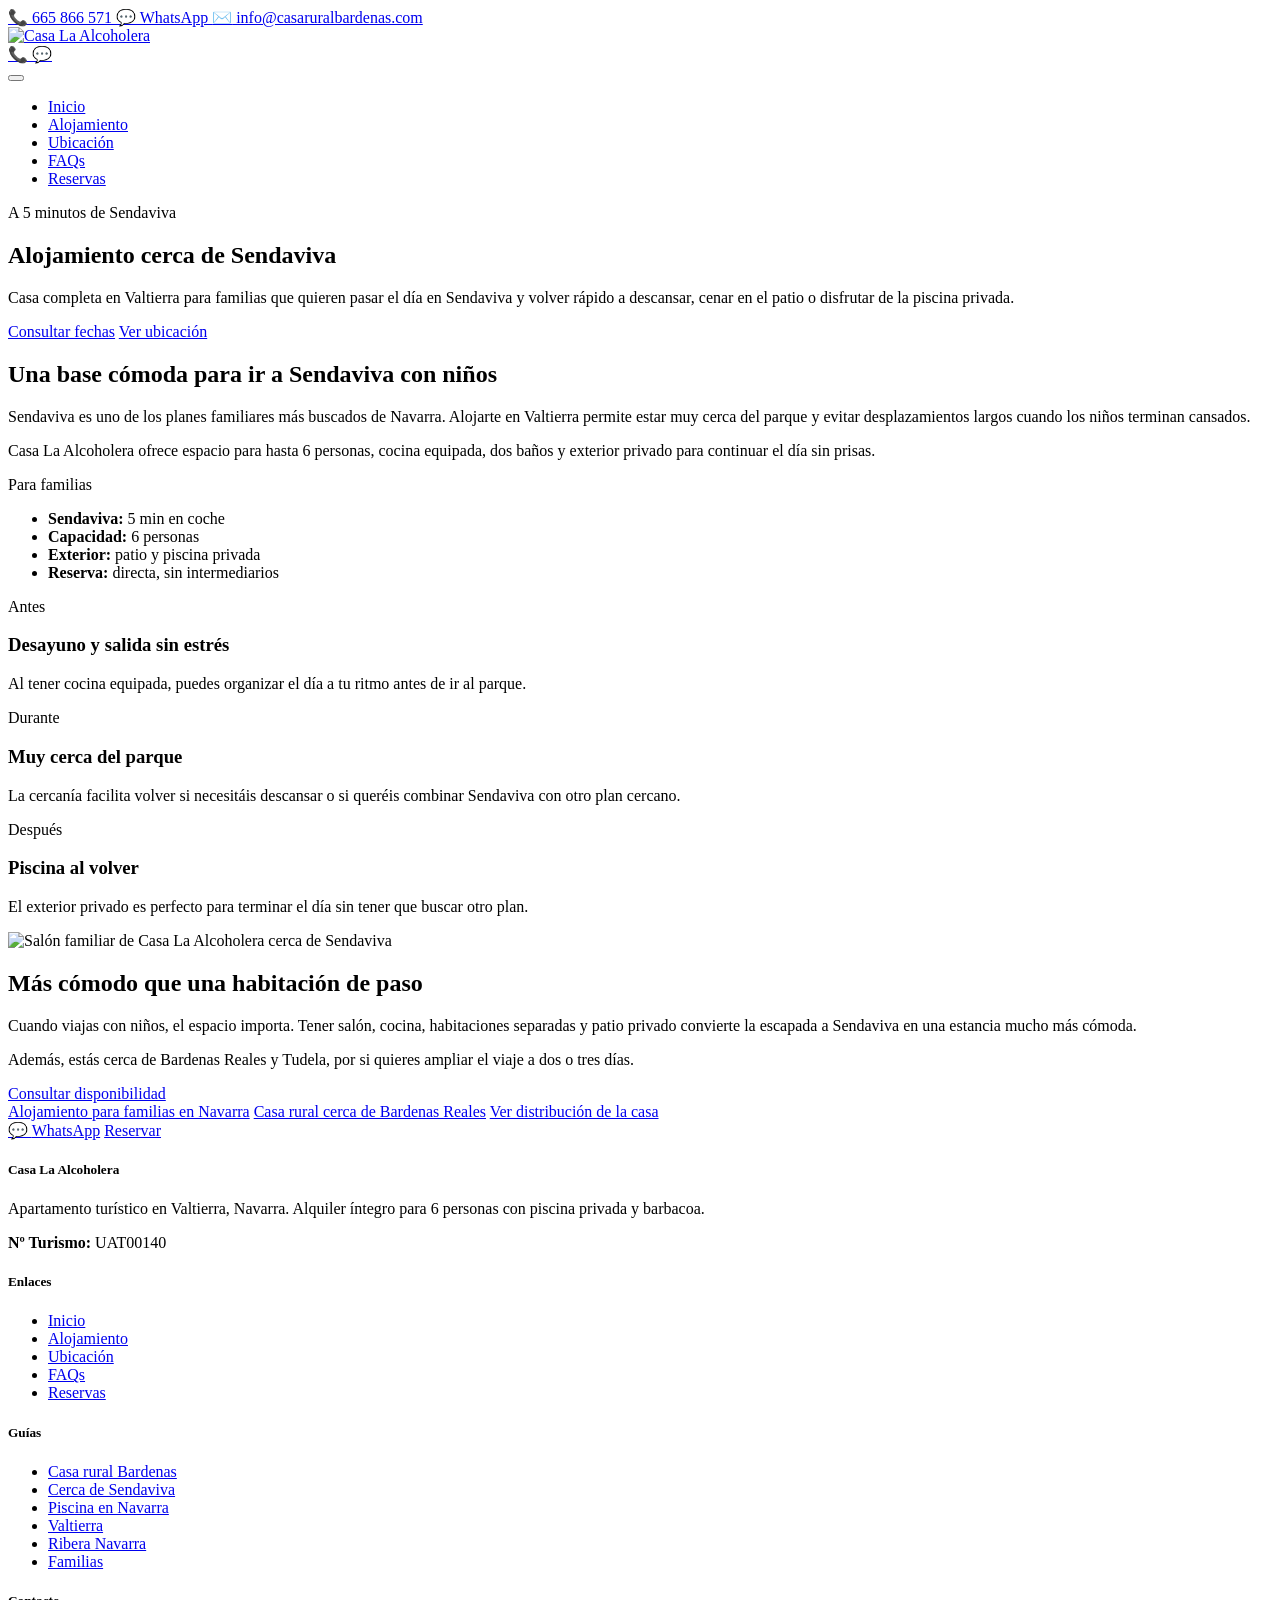
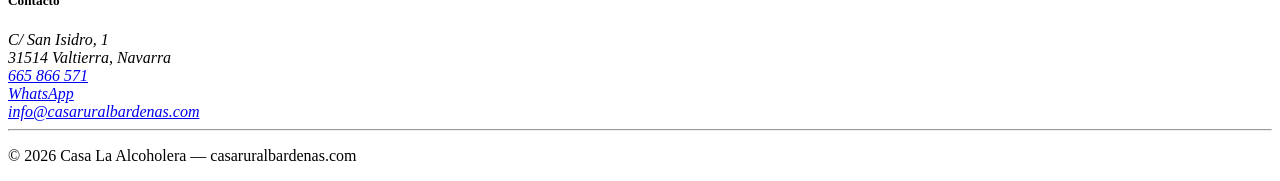
==== alojamiento-cerca-sendaviva/index.html @ a4468a48 "Publicar web estatica" ====
<!DOCTYPE html>
<html lang="es"><head><meta charset="utf-8">
    <meta name="viewport" content="width=device-width, initial-scale=1.0">
    <base href="/casa-alcoholera/">
    

    
    <meta name="keywords" content="casa rural Valtierra Navarra, alojamiento turístico Valtierra, casa rural cerca de Bardenas Reales, alojamiento cerca de Sendaviva, casa rural con piscina Navarra, Casa La Alcoholera">
    <meta name="author" content="Casa La Alcoholera">
    <meta name="geo.region" content="ES-NC">
    <meta name="geo.placename" content="Valtierra, Navarra">
    <meta name="geo.position" content="42.095;-1.634">
    <meta name="ICBM" content="42.095, -1.634">
    <meta name="robots" content="index, follow">
    <meta name="theme-color" content="#8c4028">

    
    <meta property="og:title" content="Casa La Alcoholera | Alojamiento en Valtierra, muy cerca de Bardenas Reales y Sendaviva">
    <meta property="og:description" content="Casa rural con piscina privada y barbacoa en Valtierra, Navarra. Alquiler íntegro para 6 personas a 10 min de Bardenas Reales y Sendaviva.">
    <meta property="og:type" content="website">
    <meta property="og:url" content="https://casaruralbardenas.com/">
    <meta property="og:image" content="https://casaruralbardenas.com/img/casa/sm-0img-20260526-wa0007.webp">
    <meta property="og:image:alt" content="Casa La Alcoholera, alojamiento turístico en Valtierra, Navarra">
    <meta property="og:locale" content="es_ES">
    <meta property="og:site_name" content="Casa La Alcoholera">

    
    <meta name="twitter:card" content="summary_large_image">
    <meta name="twitter:title" content="Casa La Alcoholera | Alojamiento en Valtierra, Navarra">
    <meta name="twitter:description" content="Casa rural con piscina privada en Valtierra. Ideal para familias. A 10 min de Bardenas Reales.">
    <meta name="twitter:image" content="https://casaruralbardenas.com/img/casa/sm-0img-20260526-wa0007.webp">

    
    <script type="application/ld+json">
    {
        "@context": "https://schema.org",
        "@type": "LodgingBusiness",
        "name": "Casa La Alcoholera",
        "image": "https://casaruralbardenas.com/img/casa/sm-0img-20260526-wa0007.webp",
        "description": "Apartamento turístico reformado en Valtierra, Navarra. Capacidad para 6 personas, piscina privada, barbacoa y patio exclusivo.",
        "address": {
            "@type": "PostalAddress",
            "streetAddress": "C/ San Isidro, 1",
            "postalCode": "31514",
            "addressLocality": "Valtierra",
            "addressRegion": "Navarra",
            "addressCountry": "ES"
        },
        "telephone": "+34665866571",
        "email": "info@casaruralbardenas.com",
        "url": "https://casaruralbardenas.com",
        "priceRange": "\u20ac\u20ac",
        "sameAs": [
            "https://wa.me/34665866571"
        ],
        "amenityFeature": [
            { "@type": "LocationFeatureSpecification", "name": "Piscina privada" },
            { "@type": "LocationFeatureSpecification", "name": "Barbacoa" },
            { "@type": "LocationFeatureSpecification", "name": "Patio exclusivo" },
            { "@type": "LocationFeatureSpecification", "name": "Cocina equipada" },
            { "@type": "LocationFeatureSpecification", "name": "WiFi" }
        ],
        "numberOfRooms": 3,
        "occupancy": { "@type": "QuantitativeValue", "maxValue": 6 },
        "geo": {
            "@type": "GeoCoordinates",
            "latitude": 42.095,
            "longitude": -1.634
        }
    }
    </script>

    <link rel="stylesheet" href="/casa-alcoholera/bootstrap.min.css" />
    <link rel="stylesheet" href="/casa-alcoholera/app.css" />
    <link rel="stylesheet" href="/casa-alcoholera/casarural.styles.css" />
    
    <link rel="icon" type="image/png" href="/casa-alcoholera/favicon.png">
    <title>Alojamiento cerca de Sendaviva | Casa La Alcoholera en Valtierra</title><meta name="description" content="Alojamiento cerca de Sendaviva para familias: casa completa en Valtierra para 6 personas, con piscina privada, patio, barbacoa y reserva directa.">
    <link rel="canonical" href="https://casaruralbardenas.com/alojamiento-cerca-sendaviva"></head>

<body><header class="site-header"><div class="header-top bg-dark py-1 d-none d-md-block"><div class="container d-flex justify-content-end align-items-center gap-3"><a href="tel:665866571" class="header-contact-link"><span>📞</span> 665 866 571
            </a>
            <a href="https://wa.me/34665866571" target="_blank" rel="noopener" class="header-contact-link"><span>💬</span> WhatsApp
            </a>
            <a href="mailto:info@casaruralbardenas.com" class="header-contact-link"><span>✉️</span> info@casaruralbardenas.com
            </a></div></div>
    <nav class="navbar navbar-expand-lg navbar-dark bg-dark"><div class="container"><a href="/casa-alcoholera/" class="navbar-brand py-0"><img src="/casa-alcoholera/logo.png" alt="Casa La Alcoholera" class="logo-img" /></a>
            <div class="d-flex d-lg-none align-items-center gap-2 ms-auto me-2"><a href="tel:665866571" class="btn btn-outline-warning btn-sm px-2 py-1" title="Llámanos">
                    📞
                </a>
                <a href="https://wa.me/34665866571" target="_blank" rel="noopener" class="btn btn-outline-warning btn-sm px-2 py-1" title="WhatsApp">
                    💬
                </a></div>
            <button class="navbar-toggler" type="button" data-bs-toggle="collapse" data-bs-target="#navbarNav" aria-controls="navbarNav" aria-expanded="false" aria-label="Menú de navegación"><span class="navbar-toggler-icon"></span></button>
            <div class="collapse navbar-collapse" id="navbarNav"><ul class="navbar-nav ms-auto"><li class="nav-item"><a href="/casa-alcoholera/" class="nav-link">
                            Inicio
                        </a></li>
                    <li class="nav-item"><a href="/casa-alcoholera/la-casa" class="nav-link">
                            Alojamiento
                        </a></li>
                    <li class="nav-item"><a href="/casa-alcoholera/ubicacion" class="nav-link">
                            Ubicación
                        </a></li>
                    <li class="nav-item"><a href="/casa-alcoholera/faqs" class="nav-link">
                            FAQs
                        </a></li>
                    <li class="nav-item"><a href="/casa-alcoholera/reservas" class="nav-link">
                            Reservas
                        </a></li></ul></div></div></nav></header>

<main class="main-content">


<section class="seo-landing-hero seo-landing-sendaviva"><div class="container"><p class="hero-kicker mb-3">A 5 minutos de Sendaviva</p>
        <h1>Alojamiento cerca de Sendaviva</h1>
        <p>Casa completa en Valtierra para familias que quieren pasar el día en Sendaviva y volver rápido a descansar, cenar en el patio o disfrutar de la piscina privada.</p>
        <div class="hero-actions mt-4"><a href="/casa-alcoholera/reservas" class="btn btn-warning">Consultar fechas</a>
            <a href="/casa-alcoholera/ubicacion" class="btn btn-outline-light">Ver ubicación</a></div></div></section>

<div class="container py-5"><section class="seo-intro-grid mb-5"><div><h2 class="h3">Una base cómoda para ir a Sendaviva con niños</h2>
            <p>Sendaviva es uno de los planes familiares más buscados de Navarra. Alojarte en Valtierra permite estar muy cerca del parque y evitar desplazamientos largos cuando los niños terminan cansados.</p>
            <p>Casa La Alcoholera ofrece espacio para hasta 6 personas, cocina equipada, dos baños y exterior privado para continuar el día sin prisas.</p></div>
        <aside class="seo-fact-card"><span class="route-card-tag">Para familias</span>
            <ul class="list-unstyled small mb-0"><li><strong>Sendaviva:</strong> 5 min en coche</li>
                <li><strong>Capacidad:</strong> 6 personas</li>
                <li><strong>Exterior:</strong> patio y piscina privada</li>
                <li><strong>Reserva:</strong> directa, sin intermediarios</li></ul></aside></section>

    <section class="row g-4 mb-5"><div class="col-md-4"><article class="route-card"><span class="route-card-tag">Antes</span>
                <h3 class="h5">Desayuno y salida sin estrés</h3>
                <p class="small text-muted mb-0">Al tener cocina equipada, puedes organizar el día a tu ritmo antes de ir al parque.</p></article></div>
        <div class="col-md-4"><article class="route-card"><span class="route-card-tag">Durante</span>
                <h3 class="h5">Muy cerca del parque</h3>
                <p class="small text-muted mb-0">La cercanía facilita volver si necesitáis descansar o si queréis combinar Sendaviva con otro plan cercano.</p></article></div>
        <div class="col-md-4"><article class="route-card"><span class="route-card-tag">Después</span>
                <h3 class="h5">Piscina al volver</h3>
                <p class="small text-muted mb-0">El exterior privado es perfecto para terminar el día sin tener que buscar otro plan.</p></article></div></section>

    <section class="seo-photo-text mb-5"><img src="/casa-alcoholera/img/casa/sm-laalcoholeranavarra015.webp" alt="Salón familiar de Casa La Alcoholera cerca de Sendaviva" loading="lazy">
        <div><h2 class="h3">Más cómodo que una habitación de paso</h2>
            <p>Cuando viajas con niños, el espacio importa. Tener salón, cocina, habitaciones separadas y patio privado convierte la escapada a Sendaviva en una estancia mucho más cómoda.</p>
            <p>Además, estás cerca de Bardenas Reales y Tudela, por si quieres ampliar el viaje a dos o tres días.</p>
            <a href="/casa-alcoholera/reservas" class="btn btn-dark">Consultar disponibilidad</a></div></section>

    <section class="seo-link-grid mb-5"><a href="/casa-alcoholera/alojamiento-familias-navarra">Alojamiento para familias en Navarra</a>
        <a href="/casa-alcoholera/casa-rural-bardenas-reales">Casa rural cerca de Bardenas Reales</a>
        <a href="/casa-alcoholera/la-casa">Ver distribución de la casa</a></section></div></main>

<div class="floating-contact" aria-label="Accesos rápidos de contacto"><a href="https://wa.me/34665866571?text=Hola%2C%20quiero%20consultar%20disponibilidad%20en%20Casa%20La%20Alcoholera." target="_blank" rel="noopener" class="floating-contact-link floating-contact-whatsapp" title="Consultar por WhatsApp">
        💬
        <span>WhatsApp</span></a>
    <a href="/casa-alcoholera/reservas" class="floating-contact-link floating-contact-booking" title="Consultar disponibilidad">
        Reservar
    </a></div>

<footer class="site-footer bg-dark text-light py-5"><div class="container"><div class="row"><div class="col-md-3 mb-4"><h5>Casa La Alcoholera</h5>
                <p class="text-muted small">Apartamento turístico en Valtierra, Navarra. Alquiler íntegro para 6 personas con piscina privada y barbacoa.</p>
                <p class="small text-muted mb-0"><strong>Nº Turismo:</strong> UAT00140</p></div>
            <div class="col-md-3 mb-4"><h5>Enlaces</h5>
                <ul class="list-unstyled small"><li><a href="/casa-alcoholera/" class="footer-link active" aria-current="page">Inicio</a></li>
                    <li><a href="/casa-alcoholera/la-casa" class="footer-link">Alojamiento</a></li>
                    <li><a href="/casa-alcoholera/ubicacion" class="footer-link">Ubicación</a></li>
                    <li><a href="/casa-alcoholera/faqs" class="footer-link">FAQs</a></li>
                    <li><a href="/casa-alcoholera/reservas" class="footer-link">Reservas</a></li></ul></div>
            <div class="col-md-3 mb-4"><h5>Guías</h5>
                <ul class="list-unstyled small"><li><a href="/casa-alcoholera/casa-rural-bardenas-reales" class="footer-link">Casa rural Bardenas</a></li>
                    <li><a href="/casa-alcoholera/alojamiento-cerca-sendaviva" class="footer-link active" aria-current="page">Cerca de Sendaviva</a></li>
                    <li><a href="/casa-alcoholera/casa-rural-piscina-navarra" class="footer-link">Piscina en Navarra</a></li>
                    <li><a href="/casa-alcoholera/casa-rural-valtierra" class="footer-link">Valtierra</a></li>
                    <li><a href="/casa-alcoholera/escapada-rural-ribera-navarra" class="footer-link">Ribera Navarra</a></li>
                    <li><a href="/casa-alcoholera/alojamiento-familias-navarra" class="footer-link">Familias</a></li></ul></div>
            <div class="col-md-3 mb-4"><h5>Contacto</h5>
                <address class="small text-muted">
                    C/ San Isidro, 1<br>
                    31514 Valtierra, Navarra<br>
                    <a href="tel:665866571" class="footer-link">665 866 571</a><br>
                    <a href="https://wa.me/34665866571" target="_blank" rel="noopener" class="footer-link">WhatsApp</a><br>
                    <a href="mailto:info@casaruralbardenas.com" class="footer-link">info@casaruralbardenas.com</a></address></div></div>
        <hr class="border-secondary">
        <div class="row"><div class="col text-center text-muted small mb-0"><p class="mb-0">&#xA9; 2026 Casa La Alcoholera — casaruralbardenas.com</p></div></div></div></footer>


        <blazor-focus-on-navigate selector="h1"></blazor-focus-on-navigate>
    <script type="module" src="Components/Layout/ReconnectModal.abdmv1u4y3.razor.js"></script>

<dialog id="components-reconnect-modal" data-nosnippet><div class="components-reconnect-container"><div class="components-rejoining-animation" aria-hidden="true"><div></div>
            <div></div></div>
        <p class="components-reconnect-first-attempt-visible">
            Rejoining the server...
        </p>
        <p class="components-reconnect-repeated-attempt-visible">
            Rejoin failed... trying again in <span id="components-seconds-to-next-attempt"></span> seconds.
        </p>
        <p class="components-reconnect-failed-visible">
            Failed to rejoin.<br>Please retry or reload the page.
        </p>
        <button id="components-reconnect-button" class="components-reconnect-failed-visible">
            Retry
        </button>
        <p class="components-pause-visible">
            The session has been paused by the server.
        </p>
        <p class="components-resume-failed-visible">
            Failed to resume the session.<br>Please retry or reload the page.
        </p>
        <button id="components-resume-button" class="components-pause-visible components-resume-failed-visible">
            Resume
        </button></div></dialog>
    </body></html><!--Blazor-Server-Component-State:CfDJ8Iye8JEjKPtBury/Zu6NqxUgHgrByfwjC1BYhd/Nx0UsJBH1789huGMwzr96KgUkzjT/hgo20qGau7cHmdFhVgliDmGsAob1WwVccUpoVFhpKXfnCO0bdeQSzq+V3ezwgCqRfCJ3MEUyIqgufQVcDjtHQ5xOL9PjluoYe3qH59eo7GrC8hnGnbq/5Wnp2gGFy0d5jsrLiiC/B4JDBT1X7oiw3eItrbi3vEB7+BwS9mpPyj9ZKPMd4GXCO2+wgtE4ezSkJwQT6M4vPT+u5KyP7q3G3rBylw13VUVxSTiJN2vNwwU2iJ9FMdcVkmVngNyfeKXUmqLTOGJNe1orCm2R4XBpfSCZoDuqJRd7B/TK6KYhovRrCk7ObTcB9jQpzpQUXH0U7ILAVQa4T9TUUi9menkfJofQD0jHuQ5KidLtM8GEPP8Od/WlushDMLLv7c37OqLCMIXCL8xA6itIIcHFbB1edA1aQHKKiJ8Kqf6d8GDcs+Sm0kkh7DIQLhVJnPeGlrpDZ/aN5LIfIuX/C3iiWP3s1xrl/bU4SY5a7iSeVAfjmjKghJw4IkXnU2Vne59dSu+j10BwfjtbgLkAknus/E7oy4VYGNyB7Eu6SfRyKrkeLyK27jm/7AlnOzwbFWOxO4yBXgm6R0z77TJ1uBBW2L2C7DWIx21ucqD128GDhHq5oHWX1QJlGyCYzgB1JEKlle+BWpN/1oLsxJeGVeATersUcJrhBOZQdElXr0SqrSdtQ+A7soAC34qORWqNn7B2q/FvQsY01+grfcnp3U+R4RMNTYzgbbnosqYR2+TuNP14e2+3bOaT/9SlUbaxvFteIgPAe76oSStPRYvUQ5effH9SIcoXPglnqgOjJdHstX16xJF5W30Gl2dGILW2tm+KtRJX0yf1I5KsYP3GQYQoYokCnsUNoiTyioWBWNXi8UovtGT4UXZCNO3LC4aihg13x/BCvhFGC7ItNVJYSktEW//WZ7MkIzlcZ7xfKCL1e/CXJt/Pb8KqGFntnA3lOLhR+0ACHPsGU2MzjO3GUEGYwllyTpkEkOLWnURB/iYg1KK9sv5sBAzLSev7I6fF/YsLRLPoluyo1VTIdL2EP4XGib8VN3YKNsQ9XhSTdPRhH5fpZQDMYydVmwIiIiE1oKS+5Q==-->
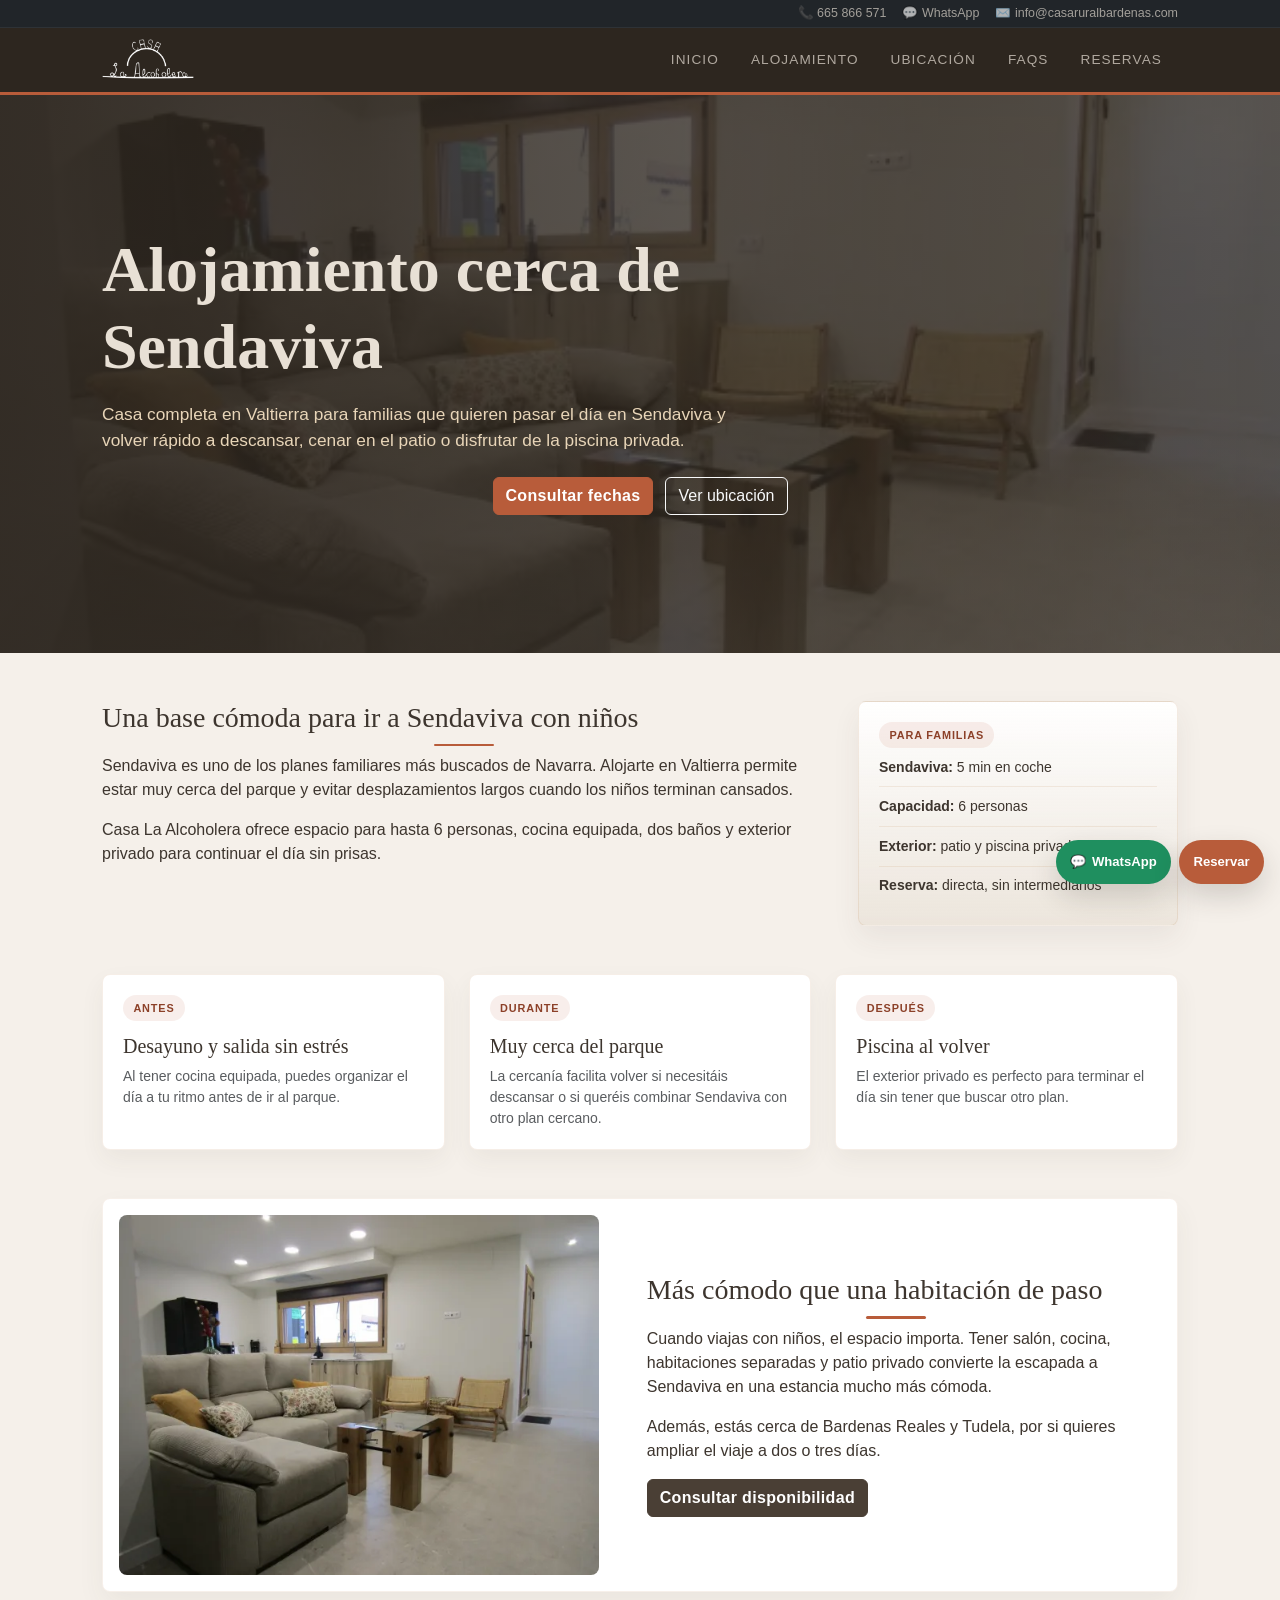
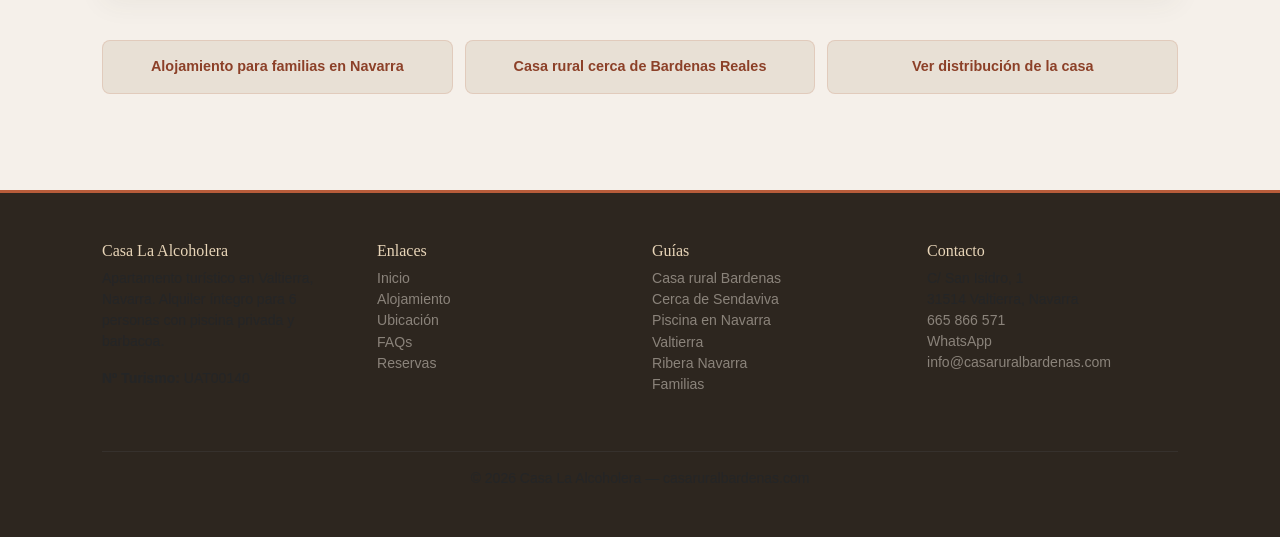
==== commit de255403: "Arregla menu movil y galeria" ====
--- a/alojamiento-cerca-sendaviva/index.html
+++ b/alojamiento-cerca-sendaviva/index.html
@@ -1,7 +1,7 @@
 <!DOCTYPE html>
 <html lang="es"><head><meta charset="utf-8">
     <meta name="viewport" content="width=device-width, initial-scale=1.0">
-    <base href="/casa-alcoholera/">
+    <base href="/">
     
 
     
@@ -70,11 +70,11 @@
     }
     </script>
 
-    <link rel="stylesheet" href="/casa-alcoholera/bootstrap.min.css" />
-    <link rel="stylesheet" href="/casa-alcoholera/app.css" />
-    <link rel="stylesheet" href="/casa-alcoholera/casarural.styles.css" />
-    
-    <link rel="icon" type="image/png" href="/casa-alcoholera/favicon.png">
+    <link rel="stylesheet" href="/bootstrap.min.css" />
+    <link rel="stylesheet" href="/app.css" />
+    <link rel="stylesheet" href="/casarural.styles.css" />
+    
+    <link rel="icon" type="image/png" href="/favicon.png">
     <title>Alojamiento cerca de Sendaviva | Casa La Alcoholera en Valtierra</title><meta name="description" content="Alojamiento cerca de Sendaviva para familias: casa completa en Valtierra para 6 personas, con piscina privada, patio, barbacoa y reserva directa.">
     <link rel="canonical" href="https://casaruralbardenas.com/alojamiento-cerca-sendaviva"></head>
 
@@ -84,27 +84,27 @@
             </a>
             <a href="mailto:info@casaruralbardenas.com" class="header-contact-link"><span>✉️</span> info@casaruralbardenas.com
             </a></div></div>
-    <nav class="navbar navbar-expand-lg navbar-dark bg-dark"><div class="container"><a href="/casa-alcoholera/" class="navbar-brand py-0"><img src="/casa-alcoholera/logo.png" alt="Casa La Alcoholera" class="logo-img" /></a>
+    <nav class="navbar navbar-expand-lg navbar-dark bg-dark"><div class="container"><a href="/" class="navbar-brand py-0"><img src="/logo.png" alt="Casa La Alcoholera" class="logo-img" /></a>
             <div class="d-flex d-lg-none align-items-center gap-2 ms-auto me-2"><a href="tel:665866571" class="btn btn-outline-warning btn-sm px-2 py-1" title="Llámanos">
                     📞
                 </a>
                 <a href="https://wa.me/34665866571" target="_blank" rel="noopener" class="btn btn-outline-warning btn-sm px-2 py-1" title="WhatsApp">
                     💬
                 </a></div>
-            <button class="navbar-toggler" type="button" data-bs-toggle="collapse" data-bs-target="#navbarNav" aria-controls="navbarNav" aria-expanded="false" aria-label="Menú de navegación"><span class="navbar-toggler-icon"></span></button>
-            <div class="collapse navbar-collapse" id="navbarNav"><ul class="navbar-nav ms-auto"><li class="nav-item"><a href="/casa-alcoholera/" class="nav-link">
+            <button class="navbar-toggler" type="button" data-mobile-nav-toggle data-bs-target="#navbarNav" aria-controls="navbarNav" aria-expanded="false" aria-label="Menú de navegación"><span class="navbar-toggler-icon"></span></button>
+            <div class="collapse navbar-collapse" id="navbarNav"><ul class="navbar-nav ms-auto"><li class="nav-item"><a href="/" class="nav-link">
                             Inicio
                         </a></li>
-                    <li class="nav-item"><a href="/casa-alcoholera/la-casa" class="nav-link">
+                    <li class="nav-item"><a href="/la-casa" class="nav-link">
                             Alojamiento
                         </a></li>
-                    <li class="nav-item"><a href="/casa-alcoholera/ubicacion" class="nav-link">
+                    <li class="nav-item"><a href="/ubicacion" class="nav-link">
                             Ubicación
                         </a></li>
-                    <li class="nav-item"><a href="/casa-alcoholera/faqs" class="nav-link">
+                    <li class="nav-item"><a href="/faqs" class="nav-link">
                             FAQs
                         </a></li>
-                    <li class="nav-item"><a href="/casa-alcoholera/reservas" class="nav-link">
+                    <li class="nav-item"><a href="/reservas" class="nav-link">
                             Reservas
                         </a></li></ul></div></div></nav></header>
 
@@ -114,8 +114,8 @@
 <section class="seo-landing-hero seo-landing-sendaviva"><div class="container"><p class="hero-kicker mb-3">A 5 minutos de Sendaviva</p>
         <h1>Alojamiento cerca de Sendaviva</h1>
         <p>Casa completa en Valtierra para familias que quieren pasar el día en Sendaviva y volver rápido a descansar, cenar en el patio o disfrutar de la piscina privada.</p>
-        <div class="hero-actions mt-4"><a href="/casa-alcoholera/reservas" class="btn btn-warning">Consultar fechas</a>
-            <a href="/casa-alcoholera/ubicacion" class="btn btn-outline-light">Ver ubicación</a></div></div></section>
+        <div class="hero-actions mt-4"><a href="/reservas" class="btn btn-warning">Consultar fechas</a>
+            <a href="/ubicacion" class="btn btn-outline-light">Ver ubicación</a></div></div></section>
 
 <div class="container py-5"><section class="seo-intro-grid mb-5"><div><h2 class="h3">Una base cómoda para ir a Sendaviva con niños</h2>
             <p>Sendaviva es uno de los planes familiares más buscados de Navarra. Alojarte en Valtierra permite estar muy cerca del parque y evitar desplazamientos largos cuando los niños terminan cansados.</p>
@@ -136,20 +136,20 @@
                 <h3 class="h5">Piscina al volver</h3>
                 <p class="small text-muted mb-0">El exterior privado es perfecto para terminar el día sin tener que buscar otro plan.</p></article></div></section>
 
-    <section class="seo-photo-text mb-5"><img src="/casa-alcoholera/img/casa/sm-laalcoholeranavarra015.webp" alt="Salón familiar de Casa La Alcoholera cerca de Sendaviva" loading="lazy">
+    <section class="seo-photo-text mb-5"><img src="/img/casa/sm-laalcoholeranavarra015.webp" alt="Salón familiar de Casa La Alcoholera cerca de Sendaviva" loading="lazy">
         <div><h2 class="h3">Más cómodo que una habitación de paso</h2>
             <p>Cuando viajas con niños, el espacio importa. Tener salón, cocina, habitaciones separadas y patio privado convierte la escapada a Sendaviva en una estancia mucho más cómoda.</p>
             <p>Además, estás cerca de Bardenas Reales y Tudela, por si quieres ampliar el viaje a dos o tres días.</p>
-            <a href="/casa-alcoholera/reservas" class="btn btn-dark">Consultar disponibilidad</a></div></section>
-
-    <section class="seo-link-grid mb-5"><a href="/casa-alcoholera/alojamiento-familias-navarra">Alojamiento para familias en Navarra</a>
-        <a href="/casa-alcoholera/casa-rural-bardenas-reales">Casa rural cerca de Bardenas Reales</a>
-        <a href="/casa-alcoholera/la-casa">Ver distribución de la casa</a></section></div></main>
+            <a href="/reservas" class="btn btn-dark">Consultar disponibilidad</a></div></section>
+
+    <section class="seo-link-grid mb-5"><a href="/alojamiento-familias-navarra">Alojamiento para familias en Navarra</a>
+        <a href="/casa-rural-bardenas-reales">Casa rural cerca de Bardenas Reales</a>
+        <a href="/la-casa">Ver distribución de la casa</a></section></div></main>
 
 <div class="floating-contact" aria-label="Accesos rápidos de contacto"><a href="https://wa.me/34665866571?text=Hola%2C%20quiero%20consultar%20disponibilidad%20en%20Casa%20La%20Alcoholera." target="_blank" rel="noopener" class="floating-contact-link floating-contact-whatsapp" title="Consultar por WhatsApp">
         💬
         <span>WhatsApp</span></a>
-    <a href="/casa-alcoholera/reservas" class="floating-contact-link floating-contact-booking" title="Consultar disponibilidad">
+    <a href="/reservas" class="floating-contact-link floating-contact-booking" title="Consultar disponibilidad">
         Reservar
     </a></div>
 
@@ -157,18 +157,18 @@
                 <p class="text-muted small">Apartamento turístico en Valtierra, Navarra. Alquiler íntegro para 6 personas con piscina privada y barbacoa.</p>
                 <p class="small text-muted mb-0"><strong>Nº Turismo:</strong> UAT00140</p></div>
             <div class="col-md-3 mb-4"><h5>Enlaces</h5>
-                <ul class="list-unstyled small"><li><a href="/casa-alcoholera/" class="footer-link active" aria-current="page">Inicio</a></li>
-                    <li><a href="/casa-alcoholera/la-casa" class="footer-link">Alojamiento</a></li>
-                    <li><a href="/casa-alcoholera/ubicacion" class="footer-link">Ubicación</a></li>
-                    <li><a href="/casa-alcoholera/faqs" class="footer-link">FAQs</a></li>
-                    <li><a href="/casa-alcoholera/reservas" class="footer-link">Reservas</a></li></ul></div>
+                <ul class="list-unstyled small"><li><a href="/" class="footer-link active" aria-current="page">Inicio</a></li>
+                    <li><a href="/la-casa" class="footer-link">Alojamiento</a></li>
+                    <li><a href="/ubicacion" class="footer-link">Ubicación</a></li>
+                    <li><a href="/faqs" class="footer-link">FAQs</a></li>
+                    <li><a href="/reservas" class="footer-link">Reservas</a></li></ul></div>
             <div class="col-md-3 mb-4"><h5>Guías</h5>
-                <ul class="list-unstyled small"><li><a href="/casa-alcoholera/casa-rural-bardenas-reales" class="footer-link">Casa rural Bardenas</a></li>
-                    <li><a href="/casa-alcoholera/alojamiento-cerca-sendaviva" class="footer-link active" aria-current="page">Cerca de Sendaviva</a></li>
-                    <li><a href="/casa-alcoholera/casa-rural-piscina-navarra" class="footer-link">Piscina en Navarra</a></li>
-                    <li><a href="/casa-alcoholera/casa-rural-valtierra" class="footer-link">Valtierra</a></li>
-                    <li><a href="/casa-alcoholera/escapada-rural-ribera-navarra" class="footer-link">Ribera Navarra</a></li>
-                    <li><a href="/casa-alcoholera/alojamiento-familias-navarra" class="footer-link">Familias</a></li></ul></div>
+                <ul class="list-unstyled small"><li><a href="/casa-rural-bardenas-reales" class="footer-link">Casa rural Bardenas</a></li>
+                    <li><a href="/alojamiento-cerca-sendaviva" class="footer-link active" aria-current="page">Cerca de Sendaviva</a></li>
+                    <li><a href="/casa-rural-piscina-navarra" class="footer-link">Piscina en Navarra</a></li>
+                    <li><a href="/casa-rural-valtierra" class="footer-link">Valtierra</a></li>
+                    <li><a href="/escapada-rural-ribera-navarra" class="footer-link">Ribera Navarra</a></li>
+                    <li><a href="/alojamiento-familias-navarra" class="footer-link">Familias</a></li></ul></div>
             <div class="col-md-3 mb-4"><h5>Contacto</h5>
                 <address class="small text-muted">
                     C/ San Isidro, 1<br>
@@ -206,4 +206,5 @@
         <button id="components-resume-button" class="components-pause-visible components-resume-failed-visible">
             Resume
         </button></div></dialog>
-    </body></html><!--Blazor-Server-Component-State:CfDJ8Iye8JEjKPtBury/Zu6NqxUgHgrByfwjC1BYhd/Nx0UsJBH1789huGMwzr96KgUkzjT/hgo20qGau7cHmdFhVgliDmGsAob1WwVccUpoVFhpKXfnCO0bdeQSzq+V3ezwgCqRfCJ3MEUyIqgufQVcDjtHQ5xOL9PjluoYe3qH59eo7GrC8hnGnbq/5Wnp2gGFy0d5jsrLiiC/B4JDBT1X7oiw3eItrbi3vEB7+BwS9mpPyj9ZKPMd4GXCO2+wgtE4ezSkJwQT6M4vPT+u5KyP7q3G3rBylw13VUVxSTiJN2vNwwU2iJ9FMdcVkmVngNyfeKXUmqLTOGJNe1orCm2R4XBpfSCZoDuqJRd7B/TK6KYhovRrCk7ObTcB9jQpzpQUXH0U7ILAVQa4T9TUUi9menkfJofQD0jHuQ5KidLtM8GEPP8Od/WlushDMLLv7c37OqLCMIXCL8xA6itIIcHFbB1edA1aQHKKiJ8Kqf6d8GDcs+Sm0kkh7DIQLhVJnPeGlrpDZ/aN5LIfIuX/C3iiWP3s1xrl/bU4SY5a7iSeVAfjmjKghJw4IkXnU2Vne59dSu+j10BwfjtbgLkAknus/E7oy4VYGNyB7Eu6SfRyKrkeLyK27jm/7AlnOzwbFWOxO4yBXgm6R0z77TJ1uBBW2L2C7DWIx21ucqD128GDhHq5oHWX1QJlGyCYzgB1JEKlle+BWpN/1oLsxJeGVeATersUcJrhBOZQdElXr0SqrSdtQ+A7soAC34qORWqNn7B2q/FvQsY01+grfcnp3U+R4RMNTYzgbbnosqYR2+TuNP14e2+3bOaT/9SlUbaxvFteIgPAe76oSStPRYvUQ5effH9SIcoXPglnqgOjJdHstX16xJF5W30Gl2dGILW2tm+KtRJX0yf1I5KsYP3GQYQoYokCnsUNoiTyioWBWNXi8UovtGT4UXZCNO3LC4aihg13x/BCvhFGC7ItNVJYSktEW//WZ7MkIzlcZ7xfKCL1e/CXJt/Pb8KqGFntnA3lOLhR+0ACHPsGU2MzjO3GUEGYwllyTpkEkOLWnURB/iYg1KK9sv5sBAzLSev7I6fF/YsLRLPoluyo1VTIdL2EP4XGib8VN3YKNsQ9XhSTdPRhH5fpZQDMYydVmwIiIiE1oKS+5Q==-->
+    <script src="/site.js"></script>
+    </body></html><!--Blazor-Server-Component-State:CfDJ8Iye8JEjKPtBury/Zu6NqxWl3ITJPeu2KLJqU7A4pN+elV/uwyMHlZgJsjOc5vGYi1Rh3b3n5ab5X21UXVuOV7sTw0B1a4CZUqfDfk/qgmuYl9xjwq+zHi6JvzkHYltFhH+up65ebxpV5tz5vmsD75XZH1oMa58T90mw0VTmlVbyhKc7CHbD6MWgwm+ccbyMnNWK+6xWtFGQlRqN3w+UrH5s/lltbu32tjbk74m9uUlBFyETvIAJiMbjolCuha8G95l4u7U3cvaJGNp3ys2LMMgg/RFN3GK/QzgoNkaxTcYMJOfk/kX4wu8zrf6xyW+fi7dWR6d12MjymRLufdEFNuiAC0eRZa65AZkp7LRoGegOXVz20vKEqXfOmP+rXTD+ajGMs/HkKqdtISBXJ+o3e7f+VPim+UZxyBqcGYI9jXw2cqlz/RT0w/J5u/FT5oQbWG9JSzlq/W4QQynGT4Ng62rXIqOyEvyMUTm7rnqjwI6kL0EiuUrRGldL6F1EsuDt+LUHNhbIo+Q1yEALFFlOTVCxdstnmdifsUxsZrgz5niONsNE9EG7BZWoHTovelnwfRUh/Km51Op/YT7AOGOe6mcApqSPmrWQ8BScwhKRfMaZ84/gaISLa+xyg+sHl0Syd0P/1gYadfYxWz0wYEv4HBiRZDSvdPc0q9TTuFiIrAdjwPu0KkjRTcQD6EzfZAg17JdnAc8qZ9THxkWawQ+zd1Heyu7thFKruZbwiBsjVAISYiJ5EGoik9B7z1BqKrnLixuTTmZ6ZxYVGFmHZltg0MfLlUPUM+DnydExs0It8O861T/0QCVWpJ31EeIJ6StnR5/XDdcegMSzhL5bh2eB7t6ZxSK2Gz23thStbRwl+FFe7aiizJyVmFUHF+1KDAhmOZMhg3ssjMrEZTLCotR9bTSJIm3wjr8ZMy9N9uSsEC1jsZiOoiNu+1hqiL3cRxS/KXS96lHZnRQWkyp0UUanVwehSK4obyl3AgpIgPGyfnBK9Wer2FxZnCZlvYVYCpspc09PNW5ePpE+lNgQtPsjgAa8gwoRnmAuGlUAJhOAyuzYf8hE5U0SOJ4/XnPhMxxw1nvGYPlLLMlDw14fImSdZOgElq6BBRZ/BRxqfBLuY3Ao5O7SDs7m0yHfq1iwr6iMGQ==-->
--- a/app.css
+++ b/app.css
@@ -0,0 +1,1398 @@
+@import url('https://fonts.googleapis.com/css2?family=Playfair+Display:wght@400;600;700;800&family=Inter:wght@300;400;500;600;700&display=swap');
+
+:root {
+    --color-desert: #c4956a;
+    --color-desert-light: #e8d5b8;
+    --color-desert-dark: #8b6f50;
+    --color-terracotta: #b85c3a;
+    --color-terracotta-dark: #8c4028;
+    --color-clay: #a07a5a;
+    --color-gypsum: #e8e0d5;
+    --color-gypsum-light: #f5f0ea;
+    --color-sky: #5b7f9a;
+    --color-sky-light: #8aadc4;
+    --color-earth: #4a3f35;
+    --color-earth-dark: #2d261f;
+    --color-sage: #7a8a6e;
+    --color-text: #3d352e;
+    --color-text-light: #7a6e62;
+    --font-heading: 'Playfair Display', Georgia, serif;
+    --font-body: 'Inter', -apple-system, BlinkMacSystemFont, sans-serif;
+}
+
+html, body {
+    font-family: var(--font-body);
+    color: var(--color-text);
+    background-color: var(--color-gypsum-light);
+    font-weight: 400;
+    -webkit-font-smoothing: antialiased;
+}
+
+.icon-defs {
+    display: none;
+}
+
+h1, h2, h3, h4, h5, h6 {
+    font-family: var(--font-heading);
+    color: var(--color-earth-dark);
+}
+
+/* ========== HERO ========== */
+.hero-section {
+    position: relative;
+    min-height: 75vh;
+    margin-top: 0;
+    overflow: hidden;
+    background:
+        linear-gradient(135deg, rgba(245, 240, 234, 0.6), rgba(232, 224, 213, 0.48)),
+        var(--color-gypsum);
+}
+
+.hero-section::before {
+    content: '';
+    position: absolute;
+    inset: -18px;
+    background-image: url('img/casa/sm-0img-20260526-wa0007.webp');
+    background-size: cover;
+    background-position: center;
+    background-repeat: no-repeat;
+    opacity: 0.62;
+    filter: blur(5px) saturate(0.94);
+    transform: scale(1.02);
+    pointer-events: none;
+}
+
+.hero-section::after {
+    content: '';
+    position: absolute;
+    inset: 0;
+    background:
+        linear-gradient(180deg, rgba(245, 240, 234, 0.34), rgba(245, 240, 234, 0.52) 68%, rgba(245, 240, 234, 0.68) 100%),
+        radial-gradient(circle at 50% 38%, rgba(255, 255, 255, 0.28), rgba(255, 255, 255, 0.08) 44%, transparent 70%);
+    opacity: 0.3;
+    pointer-events: none;
+}
+
+.hero-section > .container {
+    position: relative;
+    z-index: 1;
+}
+
+.hero-section .display-4 {
+    font-family: var(--font-heading);
+    font-weight: 800;
+    position: relative;
+    z-index: 1;
+    color: var(--color-earth-dark);
+    text-shadow: 0 1px 0 rgba(255, 255, 255, 0.35);
+}
+
+.hero-section .display-4::after {
+    content: '';
+    display: block;
+    width: 70px;
+    height: 3px;
+    background: var(--color-terracotta);
+    margin: 1.2rem auto;
+    border-radius: 2px;
+}
+
+.hero-section .lead {
+    font-weight: 300;
+    opacity: 1;
+    color: var(--color-earth);
+    position: relative;
+    z-index: 1;
+}
+
+/* ========== NAVBAR ========== */
+.navbar-dark.bg-dark {
+    background: var(--color-earth-dark) !important;
+    border-bottom: 3px solid var(--color-terracotta);
+}
+
+.navbar-brand {
+    display: flex;
+    flex-direction: column;
+    line-height: 1.2;
+}
+
+.brand-text {
+    font-family: var(--font-heading);
+    font-size: 1.4rem;
+    font-weight: 700;
+    color: var(--color-desert-light) !important;
+    letter-spacing: 0.01em;
+}
+
+.brand-sub {
+    font-size: 0.65rem;
+    opacity: 0.6;
+    font-weight: 400;
+    letter-spacing: 0.02em;
+    color: var(--color-gypsum) !important;
+}
+
+.navbar-dark .navbar-nav .nav-link {
+    color: rgba(232, 224, 213, 0.7);
+    font-size: 0.85rem;
+    font-weight: 500;
+    text-transform: uppercase;
+    letter-spacing: 0.08em;
+    padding: 0.5rem 1rem !important;
+    transition: color 0.2s;
+    position: relative;
+}
+
+.navbar-dark .navbar-nav .nav-link::after {
+    content: '';
+    position: absolute;
+    bottom: 0;
+    left: 1rem;
+    right: 1rem;
+    height: 2px;
+    background: var(--color-terracotta);
+    transform: scaleX(0);
+    transition: transform 0.25s ease;
+}
+
+.navbar-dark .navbar-nav .nav-link:hover {
+    color: var(--color-desert-light);
+}
+
+.navbar-dark .navbar-nav .nav-link:hover::after {
+    transform: scaleX(1);
+}
+
+.navbar-dark .navbar-nav .nav-link.active {
+    color: var(--color-desert-light) !important;
+    font-weight: 600;
+}
+
+.navbar-dark .navbar-nav .nav-link.active::after {
+    transform: scaleX(1);
+}
+
+@media (max-width: 991.98px) {
+    .navbar-collapse.collapse:not(.show) {
+        display: none !important;
+    }
+
+    .navbar-collapse.collapse.show {
+        display: block !important;
+        flex-basis: 100%;
+        padding-top: 0.75rem;
+    }
+}
+
+/* ========== SECTION TITLES ========== */
+section h2 {
+    position: relative;
+    padding-bottom: 0.75rem;
+    margin-bottom: 1.5rem;
+}
+
+section h2::after {
+    content: '';
+    position: absolute;
+    bottom: 0;
+    left: 50%;
+    transform: translateX(-50%);
+    width: 60px;
+    height: 2.5px;
+    background: var(--color-terracotta);
+    border-radius: 2px;
+}
+
+/* ========== AMENITIES ========== */
+.amenity-icon {
+    width: 58px;
+    height: 58px;
+    margin-inline: auto;
+    display: grid;
+    place-items: center;
+    border-radius: 50%;
+    background:
+        linear-gradient(145deg, rgba(255, 255, 255, 0.78), rgba(232, 224, 213, 0.72));
+    border: 1px solid rgba(184, 92, 58, 0.18);
+    color: var(--color-terracotta-dark);
+    box-shadow: 0 8px 18px rgba(74, 63, 53, 0.06);
+}
+
+.amenity-icon svg {
+    width: 30px;
+    height: 30px;
+    fill: none;
+    stroke: currentColor;
+    stroke-width: 1.8;
+    stroke-linecap: round;
+    stroke-linejoin: round;
+}
+
+section.bg-light {
+    background-color: var(--color-gypsum) !important;
+}
+
+/* ========== CARDS ========== */
+.card {
+    border: none;
+    border-radius: 8px;
+    transition: transform 0.3s ease, box-shadow 0.3s ease;
+    background: #fff;
+    border: 1px solid rgba(196, 149, 106, 0.1);
+}
+
+.card:hover {
+    transform: translateY(-6px);
+    box-shadow: 0 16px 32px rgba(74, 63, 53, 0.1) !important;
+    border-color: rgba(184, 92, 58, 0.2);
+}
+
+.card .card-title {
+    font-family: var(--font-heading);
+    color: var(--color-terracotta-dark);
+}
+
+/* ========== BUTTONS ========== */
+.btn-warning {
+    background: var(--color-terracotta);
+    border-color: var(--color-terracotta);
+    color: #fff;
+    font-weight: 600;
+    letter-spacing: 0.02em;
+    transition: all 0.25s ease;
+    border-radius: 6px;
+}
+
+.btn-warning:hover {
+    background: var(--color-terracotta-dark);
+    border-color: var(--color-terracotta-dark);
+    color: #fff;
+    transform: translateY(-2px);
+    box-shadow: 0 6px 20px rgba(184, 92, 58, 0.4);
+}
+
+.btn-dark {
+    background: var(--color-earth);
+    border-color: var(--color-earth);
+    font-weight: 600;
+    letter-spacing: 0.02em;
+    transition: all 0.25s ease;
+    border-radius: 6px;
+}
+
+.btn-dark:hover {
+    background: var(--color-earth-dark);
+    border-color: var(--color-earth-dark);
+    transform: translateY(-2px);
+    box-shadow: 0 6px 20px rgba(45, 38, 31, 0.3);
+}
+
+/* ========== FORM ========== */
+.form-control, .form-select {
+    border-radius: 8px;
+    border: 1.5px solid var(--color-desert-light);
+    padding: 0.6rem 0.9rem;
+    font-size: 0.9rem;
+    transition: border-color 0.2s, box-shadow 0.2s;
+}
+
+.form-control:focus, .form-select:focus {
+    border-color: var(--color-terracotta);
+    box-shadow: 0 0 0 3px rgba(184, 92, 58, 0.12);
+}
+
+.form-label {
+    color: var(--color-earth-dark);
+}
+
+/* ========== TABLES ========== */
+.table {
+    border-radius: 8px;
+    overflow: hidden;
+}
+
+.table thead {
+    background: var(--color-desert-light);
+}
+
+.table thead th {
+    font-family: var(--font-heading);
+    font-weight: 600;
+    border-bottom: none;
+    color: var(--color-earth-dark);
+    font-size: 0.9rem;
+}
+
+.table tbody tr:hover {
+    background-color: rgba(196, 149, 106, 0.06);
+}
+
+/* ========== INFO SECTION ========== */
+section.bg-light.rounded {
+    background: var(--color-gypsum) !important;
+    border-left: 4px solid var(--color-terracotta);
+}
+
+/* ========== GALLERY ========== */
+.gallery-item {
+    border-radius: 10px;
+    overflow: hidden;
+    position: relative;
+    background: var(--color-gypsum);
+    border: 1px solid rgba(196, 149, 106, 0.12);
+    transition: transform 0.35s ease, box-shadow 0.35s ease;
+    cursor: pointer;
+}
+
+.gallery-item:hover {
+    transform: scale(1.04);
+    box-shadow: 0 12px 28px rgba(74, 63, 53, 0.12);
+    border-color: rgba(184, 92, 58, 0.25);
+}
+
+.gallery-item span {
+    font-family: var(--font-heading);
+    color: var(--color-text-light);
+    font-size: 0.95rem;
+}
+
+/* ========== FOOTER ========== */
+.site-footer {
+    background: var(--color-earth-dark) !important;
+    border-top: 3px solid var(--color-terracotta);
+}
+
+.site-footer h5 {
+    font-family: var(--font-heading);
+    color: var(--color-desert-light) !important;
+    font-size: 1rem;
+}
+
+.footer-link {
+    color: rgba(232, 224, 213, 0.5) !important;
+    text-decoration: none;
+    transition: color 0.2s;
+    font-size: 0.88rem;
+}
+
+.footer-link:hover {
+    color: var(--color-desert) !important;
+    text-decoration: none;
+}
+
+.site-footer hr {
+    opacity: 0.15;
+    border-color: var(--color-desert-dark);
+}
+
+/* ========== CTA SECTION ========== */
+section.bg-dark.text-white.py-5 {
+    background: linear-gradient(160deg, var(--color-earth-dark), var(--color-earth)) !important;
+}
+
+section.bg-dark.text-white.py-5 h2 {
+    color: var(--color-gypsum) !important;
+}
+
+section.bg-dark.text-white.py-5 p {
+    color: var(--color-desert-light) !important;
+}
+
+/* ========== MISC DECORATIONS ========== */
+/* Desert line pattern for section dividers */
+.desert-divider {
+    height: 4px;
+    background: repeating-linear-gradient(
+        90deg,
+        var(--color-terracotta) 0px,
+        var(--color-terracotta) 20px,
+        transparent 20px,
+        transparent 40px
+    );
+}
+
+/* Subtle texture on certain backgrounds */
+.texture-dots {
+    background-image: radial-gradient(circle, rgba(196, 149, 106, 0.08) 1px, transparent 1px);
+    background-size: 20px 20px;
+}
+
+/* ========== RESPONSIVE ========== */
+@media (max-width: 768px) {
+    .hero-section {
+        min-height: 55vh;
+    }
+
+    .hero-section .display-4 {
+        font-size: 2rem;
+    }
+}
+
+/* ========== CONTAINER ========== */
+.container {
+    max-width: 1100px;
+}
+
+/* ========== BLAZOR ERROR ========== */
+#blazor-error-ui {
+    color-scheme: light only;
+    background: var(--color-gypsum);
+    border-top: 2px solid var(--color-terracotta);
+    bottom: 0;
+    box-shadow: 0 -2px 12px rgba(0, 0, 0, 0.08);
+    box-sizing: border-box;
+    display: none;
+    left: 0;
+    padding: 0.6rem 1.25rem 0.7rem 1.25rem;
+    position: fixed;
+    width: 100%;
+    z-index: 1000;
+    font-size: 0.88rem;
+}
+
+#blazor-error-ui .dismiss {
+    cursor: pointer;
+    position: absolute;
+    right: 0.75rem;
+    top: 0.5rem;
+}
+
+/* ========== LOGO IN NAVBAR ========== */
+.logo-img {
+    height: 48px;
+    width: auto;
+    display: block;
+}
+
+@media (max-width: 768px) {
+    .logo-img {
+        height: 38px;
+    }
+}
+
+/* ========== BOOKING WIDGET ========== */
+.booking-widget {
+    max-width: 650px;
+    background: rgba(255, 255, 255, 0.3);
+    backdrop-filter: blur(18px) saturate(0.9);
+    -webkit-backdrop-filter: blur(18px) saturate(0.9);
+    border: 1px solid rgba(255, 255, 255, 0.68);
+    border-radius: 8px;
+    padding: 1.5rem;
+    box-shadow: 0 18px 48px rgba(74, 63, 53, 0.14);
+}
+
+.booking-widget .form-control {
+    background: rgba(255, 255, 255, 0.86);
+    border: 1px solid rgba(74, 63, 53, 0.14);
+    color: var(--color-earth-dark);
+    border-radius: 8px;
+    padding: 0.65rem 0.9rem;
+    font-size: 0.9rem;
+}
+
+.booking-widget .form-control:focus {
+    background: #fff;
+    border-color: var(--color-terracotta);
+    box-shadow: 0 0 0 3px rgba(184, 92, 58, 0.2);
+    color: var(--color-earth-dark);
+}
+
+.booking-widget .form-control::-webkit-calendar-picker-indicator {
+    filter: none;
+    opacity: 0.65;
+    cursor: pointer;
+}
+
+.booking-widget .form-control::placeholder {
+    color: var(--color-text-light);
+}
+
+.booking-widget .form-label {
+    font-size: 0.75rem;
+    text-transform: uppercase;
+    letter-spacing: 0.06em;
+}
+
+.booking-widget .text-white-50 {
+    color: var(--color-text-light) !important;
+}
+
+/* ========== ALERT DESERT ========== */
+.alert-desert {
+    background: var(--color-gypsum);
+    border: 1px solid var(--color-desert-light);
+    color: var(--color-text);
+    border-radius: 8px;
+}
+
+/* ========== HEADER TOP BAR ========== */
+.header-top {
+    border-bottom: 1px solid rgba(255, 255, 255, 0.06);
+    font-size: 0.8rem;
+}
+
+.header-contact-link {
+    color: rgba(232, 224, 213, 0.65);
+    text-decoration: none;
+    transition: color 0.2s;
+    font-size: 0.78rem;
+}
+
+.header-contact-link:hover {
+    color: var(--color-desert-light);
+}
+
+/* ========== FEATURES STRIP ========== */
+.features-strip {
+    background: #fff;
+    border-bottom: 1px solid rgba(196, 149, 106, 0.12);
+}
+
+.feature-item {
+    padding: 0.25rem 0;
+}
+
+.feature-icon {
+    width: 42px;
+    height: 42px;
+    margin: 0 auto 0.45rem;
+    display: grid;
+    place-items: center;
+    border-radius: 50%;
+    background: var(--color-gypsum-light);
+    border: 1px solid rgba(184, 92, 58, 0.16);
+    color: var(--color-terracotta-dark);
+}
+
+.feature-icon svg {
+    width: 23px;
+    height: 23px;
+    fill: none;
+    stroke: currentColor;
+    stroke-width: 1.9;
+    stroke-linecap: round;
+    stroke-linejoin: round;
+}
+
+.feature-label {
+    font-size: 0.6rem;
+    text-transform: uppercase;
+    letter-spacing: 0.08em;
+    color: var(--color-text-light);
+    font-weight: 500;
+}
+
+.feature-value {
+    font-size: 0.78rem;
+    font-weight: 600;
+    color: var(--color-earth-dark);
+}
+
+/* ========== TESTIMONIALS ========== */
+.testimonial-card {
+    border-radius: 12px;
+    transition: transform 0.3s ease, box-shadow 0.3s ease;
+    background: #fff;
+}
+
+.testimonial-card:hover {
+    transform: translateY(-4px);
+    box-shadow: 0 12px 28px rgba(74, 63, 53, 0.08) !important;
+}
+
+.testimonial-stars {
+    color: var(--color-terracotta);
+    font-size: 1rem;
+    letter-spacing: 0.15em;
+}
+
+.testimonial-author strong {
+    color: var(--color-earth-dark);
+}
+
+/* ========== PRICING TABLE ========== */
+.table-pricing thead th {
+    font-family: var(--font-heading);
+    background: var(--color-gypsum);
+    border-bottom: 2px solid var(--color-terracotta);
+    color: var(--color-earth-dark);
+    font-size: 0.85rem;
+    padding: 0.75rem 1rem;
+}
+
+.table-pricing tbody td {
+    padding: 0.75rem 1rem;
+    vertical-align: middle;
+    border-color: rgba(196, 149, 106, 0.12);
+    font-size: 0.9rem;
+}
+
+.table-pricing tbody tr:hover {
+    background-color: rgba(196, 149, 106, 0.04);
+}
+
+/* ========== FAQS ========== */
+.faq-item {
+    border-radius: 10px !important;
+    transition: background 0.2s;
+}
+
+.faq-item:hover {
+    background: var(--color-gypsum-light);
+}
+
+.faq-item h3 {
+    color: var(--color-earth-dark);
+}
+
+/* ========== TEXT TERRACOTTA ========== */
+.text-terracotta {
+    color: var(--color-terracotta) !important;
+    text-decoration: none;
+    font-weight: 600;
+}
+
+.text-terracotta:hover {
+    color: var(--color-terracotta-dark) !important;
+    text-decoration: underline;
+}
+
+/* ========== OUTLINE BUTTON ========== */
+.btn-outline-dark {
+    border: 1.5px solid var(--color-earth);
+    color: var(--color-earth);
+    border-radius: 6px;
+    font-weight: 500;
+    transition: all 0.25s ease;
+}
+
+.btn-outline-dark:hover {
+    background: var(--color-earth);
+    color: #fff;
+    border-color: var(--color-earth);
+}
+
+a:focus,
+button:focus,
+.btn:focus,
+.form-control:focus,
+.form-select:focus {
+    outline: none;
+}
+
+a:focus-visible,
+button:focus-visible,
+.btn:focus-visible,
+.form-control:focus-visible,
+.form-select:focus-visible {
+    outline: 2px solid rgba(184, 92, 58, 0.55);
+    outline-offset: 3px;
+    box-shadow: 0 0 0 4px rgba(184, 92, 58, 0.12);
+}
+
+/* ========== SEO / CONVERSION ENHANCEMENTS ========== */
+.hero-kicker {
+    position: relative;
+    z-index: 1;
+    display: inline-flex;
+    align-items: center;
+    justify-content: center;
+    min-height: 32px;
+    padding: 0.35rem 0.8rem;
+    border: 1px solid rgba(140, 64, 40, 0.2);
+    border-radius: 999px;
+    color: var(--color-terracotta-dark);
+    background: rgba(255, 255, 255, 0.56);
+    font-size: 0.75rem;
+    font-weight: 600;
+    letter-spacing: 0.08em;
+    text-transform: uppercase;
+}
+
+.hero-actions {
+    position: relative;
+    z-index: 1;
+    display: flex;
+    justify-content: center;
+    gap: 0.75rem;
+    flex-wrap: wrap;
+}
+
+.hero-section .btn-outline-light {
+    border-color: rgba(74, 63, 53, 0.46);
+    color: var(--color-earth-dark);
+    background: rgba(255, 255, 255, 0.36);
+    backdrop-filter: blur(12px);
+    -webkit-backdrop-filter: blur(12px);
+}
+
+.hero-section .btn-outline-light:hover {
+    border-color: var(--color-earth-dark);
+    background: var(--color-earth-dark);
+    color: #fff;
+}
+
+.trust-panel {
+    display: grid;
+    grid-template-columns: repeat(3, minmax(0, 1fr));
+    gap: 0.75rem;
+    padding: 1rem;
+    border-radius: 8px;
+    background: #fff;
+    border: 1px solid rgba(196, 149, 106, 0.18);
+    box-shadow: 0 10px 24px rgba(74, 63, 53, 0.06);
+}
+
+.trust-panel > div {
+    text-align: center;
+    padding: 0.25rem;
+}
+
+.trust-number {
+    display: block;
+    font-family: var(--font-heading);
+    font-size: 1.15rem;
+    font-weight: 800;
+    color: var(--color-terracotta-dark);
+}
+
+.trust-label {
+    display: block;
+    font-size: 0.68rem;
+    text-transform: uppercase;
+    letter-spacing: 0.06em;
+    color: var(--color-text-light);
+}
+
+.attraction-card {
+    overflow: hidden;
+}
+
+.attraction-mark {
+    width: 48px;
+    height: 48px;
+    margin: 0 auto 1rem;
+    border-radius: 50%;
+    display: grid;
+    place-items: center;
+    background: var(--color-gypsum);
+    color: var(--color-terracotta-dark);
+    border: 1px solid rgba(184, 92, 58, 0.22);
+    font-family: var(--font-heading);
+    font-weight: 800;
+}
+
+.gallery-photo {
+    min-height: 360px;
+    display: flex;
+    align-items: flex-end;
+    padding: 1.25rem;
+    background-size: cover;
+    background-position: center;
+}
+
+.gallery-photo-main {
+    background-image:
+        linear-gradient(180deg, rgba(45, 38, 31, 0.05), rgba(45, 38, 31, 0.72)),
+        url('img/casa/sm-0img-20260526-wa0007.webp');
+}
+
+.gallery-photo span {
+    color: #fff;
+    font-size: 1.35rem;
+    text-shadow: 0 1px 16px rgba(0, 0, 0, 0.35);
+}
+
+.gallery-caption-card {
+    min-height: 360px;
+    height: 100%;
+    border-radius: 8px;
+    padding: 1.5rem;
+    background: #fff;
+    border: 1px solid rgba(196, 149, 106, 0.18);
+    display: flex;
+    flex-direction: column;
+    justify-content: center;
+}
+
+.gallery-tile {
+    min-height: 170px;
+    background:
+        linear-gradient(135deg, rgba(232, 224, 213, 0.92), rgba(196, 149, 106, 0.28)),
+        repeating-linear-gradient(110deg, rgba(184, 92, 58, 0.1) 0 2px, transparent 2px 18px);
+}
+
+.gallery-tile span {
+    color: var(--color-earth-dark);
+    font-weight: 700;
+    text-align: center;
+    padding: 0 0.75rem;
+}
+
+.gallery-real-photo {
+    aspect-ratio: 4 / 3;
+    background: #fff;
+}
+
+.gallery-real-photo img {
+    position: absolute;
+    inset: 0;
+    width: 100%;
+    height: 100%;
+    display: block;
+    object-fit: cover;
+    object-position: center;
+}
+
+.gallery-real-photo span {
+    position: absolute;
+    left: 0.75rem;
+    right: 0.75rem;
+    bottom: 0.75rem;
+    color: #fff;
+    font-weight: 700;
+    text-shadow: 0 1px 12px rgba(0, 0, 0, 0.45);
+    z-index: 1;
+}
+
+.gallery-real-photo::after {
+    content: '';
+    position: absolute;
+    inset: 45% 0 0;
+    background: linear-gradient(to top, rgba(45, 38, 31, 0.72), transparent);
+    pointer-events: none;
+}
+
+.booking-fast-actions {
+    display: grid;
+    grid-template-columns: 1fr 1fr;
+    gap: 0.75rem;
+}
+
+/* ========== LA CASA ========== */
+.house-hero {
+    min-height: 66vh;
+    display: flex;
+    align-items: center;
+    position: relative;
+    overflow: hidden;
+    background:
+        linear-gradient(90deg, rgba(45, 38, 31, 0.88), rgba(45, 38, 31, 0.42)),
+        url('img/casa/sm-0img-20260526-wa0007.webp') center / cover no-repeat;
+}
+
+.house-hero::after {
+    content: '';
+    position: absolute;
+    inset: auto 0 0;
+    height: 120px;
+    background: linear-gradient(to top, var(--color-gypsum-light), transparent);
+    pointer-events: none;
+}
+
+.house-hero-content {
+    position: relative;
+    z-index: 1;
+    max-width: 650px;
+    padding: 5rem 0;
+}
+
+.house-hero h1 {
+    color: var(--color-gypsum);
+    font-size: clamp(2.4rem, 5vw, 4.5rem);
+    font-weight: 800;
+    margin-bottom: 1rem;
+}
+
+.house-hero p {
+    color: var(--color-desert-light);
+    font-size: 1.08rem;
+    max-width: 560px;
+}
+
+.house-photo-card,
+.house-gallery-large,
+.house-gallery-small img {
+    border-radius: 8px;
+    overflow: hidden;
+    border: 1px solid rgba(196, 149, 106, 0.16);
+    box-shadow: 0 14px 34px rgba(74, 63, 53, 0.08);
+}
+
+.house-photo-card img,
+.house-gallery-large img,
+.house-gallery-small img {
+    width: 100%;
+    height: 100%;
+    display: block;
+    object-fit: cover;
+}
+
+.house-photo-card {
+    aspect-ratio: 4 / 3;
+}
+
+.house-cta-row {
+    display: flex;
+    flex-wrap: wrap;
+    gap: 0.75rem;
+    margin-top: 1.5rem;
+}
+
+.house-info-card {
+    height: 100%;
+    padding: 1.35rem;
+    border-radius: 8px;
+    background: #fff;
+    border: 1px solid rgba(196, 149, 106, 0.16);
+    box-shadow: 0 10px 24px rgba(74, 63, 53, 0.06);
+}
+
+.house-info-card h3 {
+    margin-top: 0.85rem;
+}
+
+.house-gallery-preview {
+    display: grid;
+    grid-template-columns: minmax(0, 1.1fr) minmax(0, 0.9fr);
+    gap: 1rem;
+}
+
+.house-gallery-large {
+    min-height: 430px;
+}
+
+.house-gallery-small {
+    display: grid;
+    grid-template-columns: repeat(2, minmax(0, 1fr));
+    gap: 1rem;
+}
+
+.house-gallery-small img {
+    min-height: 205px;
+}
+
+.equipment-panel,
+.stay-panel {
+    border-radius: 8px;
+    padding: 1.5rem;
+    background: #fff;
+    border: 1px solid rgba(196, 149, 106, 0.16);
+    box-shadow: 0 10px 24px rgba(74, 63, 53, 0.06);
+}
+
+.equipment-grid {
+    display: grid;
+    grid-template-columns: repeat(2, minmax(0, 1fr));
+    gap: 0.75rem;
+    margin-top: 1rem;
+}
+
+.equipment-grid span {
+    display: flex;
+    align-items: center;
+    min-height: 44px;
+    padding: 0.7rem 0.85rem;
+    border-radius: 8px;
+    background: var(--color-gypsum-light);
+    color: var(--color-earth-dark);
+    font-size: 0.88rem;
+    font-weight: 600;
+}
+
+.stay-panel li {
+    padding: 0.6rem 0;
+    border-bottom: 1px solid rgba(196, 149, 106, 0.16);
+}
+
+.stay-panel li:last-child {
+    border-bottom: 0;
+}
+
+.house-final-cta {
+    border-radius: 8px !important;
+}
+
+/* ========== SEO LANDINGS ========== */
+.seo-landing-hero {
+    min-height: 62vh;
+    display: flex;
+    align-items: center;
+    position: relative;
+    overflow: hidden;
+    background-color: var(--color-earth-dark);
+}
+
+.seo-landing-hero::before {
+    content: '';
+    position: absolute;
+    inset: 0;
+    background-size: cover;
+    background-position: center;
+    opacity: 0.62;
+    filter: saturate(0.9);
+}
+
+.seo-landing-hero::after {
+    content: '';
+    position: absolute;
+    inset: 0;
+    background:
+        linear-gradient(90deg, rgba(45, 38, 31, 0.86), rgba(45, 38, 31, 0.48)),
+        linear-gradient(to top, rgba(245, 240, 234, 0.12), transparent 40%);
+}
+
+.seo-landing-hero .container {
+    position: relative;
+    z-index: 1;
+    padding-top: 5rem;
+    padding-bottom: 5rem;
+}
+
+.seo-landing-hero .hero-kicker {
+    display: none;
+}
+
+.house-hero .hero-kicker {
+    display: none;
+}
+
+.seo-landing-hero h1 {
+    max-width: 760px;
+    color: var(--color-gypsum);
+    font-size: clamp(2.3rem, 5vw, 4.4rem);
+    font-weight: 800;
+    margin-bottom: 1rem;
+}
+
+.seo-landing-hero p:not(.hero-kicker) {
+    max-width: 640px;
+    color: var(--color-desert-light);
+    font-size: 1.08rem;
+}
+
+.seo-landing-bardenas::before {
+    background-image: url('img/casa/sm-0img-20260526-wa0006.webp');
+}
+
+.seo-landing-sendaviva::before,
+.seo-landing-ribera::before {
+    background-image: url('img/casa/sm-laalcoholeranavarra015.webp');
+}
+
+.seo-landing-piscina::before {
+    background-image: url('img/casa/sm-0img-20260526-wa0007.webp');
+}
+
+.seo-landing-valtierra::before,
+.seo-landing-familias::before {
+    background-image: url('img/casa/sm-laalcoholeranavarra035.webp');
+}
+
+.seo-intro-grid {
+    display: grid;
+    grid-template-columns: minmax(0, 1fr) 320px;
+    gap: 2rem;
+    align-items: start;
+}
+
+.seo-fact-card {
+    border-radius: 8px;
+    padding: 1.25rem;
+    background:
+        linear-gradient(180deg, rgba(255, 255, 255, 0.96), rgba(232, 224, 213, 0.68));
+    border: 1px solid rgba(196, 149, 106, 0.18);
+    box-shadow: 0 12px 28px rgba(74, 63, 53, 0.07);
+}
+
+.seo-fact-card li {
+    padding: 0.55rem 0;
+    border-bottom: 1px solid rgba(196, 149, 106, 0.16);
+}
+
+.seo-fact-card li:last-child {
+    border-bottom: 0;
+}
+
+.seo-photo-text {
+    display: grid;
+    grid-template-columns: minmax(0, 0.95fr) minmax(0, 1.05fr);
+    gap: 2rem;
+    align-items: center;
+    padding: 1rem;
+    border-radius: 8px;
+    background: #fff;
+    border: 1px solid rgba(196, 149, 106, 0.14);
+    box-shadow: 0 12px 28px rgba(74, 63, 53, 0.06);
+}
+
+.seo-photo-text img {
+    width: 100%;
+    height: 100%;
+    min-height: 320px;
+    display: block;
+    object-fit: cover;
+    border-radius: 8px;
+}
+
+.seo-photo-text > div {
+    padding: 1rem;
+}
+
+.seo-link-grid {
+    display: grid;
+    grid-template-columns: repeat(3, minmax(0, 1fr));
+    gap: 0.75rem;
+}
+
+.seo-link-grid a {
+    min-height: 54px;
+    display: flex;
+    align-items: center;
+    justify-content: center;
+    text-align: center;
+    padding: 0.75rem 1rem;
+    border-radius: 8px;
+    background: var(--color-gypsum);
+    border: 1px solid rgba(184, 92, 58, 0.16);
+    color: var(--color-terracotta-dark);
+    text-decoration: none;
+    font-weight: 700;
+    font-size: 0.9rem;
+}
+
+.seo-link-grid a:hover {
+    background: var(--color-earth);
+    color: #fff;
+}
+
+.home-guides {
+    background: var(--color-gypsum-light);
+    border-top: 1px solid rgba(196, 149, 106, 0.12);
+}
+
+/* ========== LOCATION ========== */
+.location-map-section h2::after,
+.route-planner h2::after {
+    left: 0;
+    transform: none;
+}
+
+.map-card {
+    height: 100%;
+    min-height: 420px;
+    border-radius: 8px;
+    overflow: hidden;
+    border: 1px solid rgba(196, 149, 106, 0.2);
+    box-shadow: 0 14px 34px rgba(74, 63, 53, 0.1);
+    background: var(--color-gypsum);
+}
+
+.map-card iframe {
+    display: block;
+    width: 100%;
+    height: 100%;
+    min-height: 420px;
+    border: 0;
+}
+
+.location-summary {
+    border-radius: 8px;
+    padding: 1.5rem;
+    background:
+        linear-gradient(180deg, rgba(255, 255, 255, 0.94), rgba(232, 224, 213, 0.72)),
+        repeating-linear-gradient(120deg, rgba(184, 92, 58, 0.08) 0 2px, transparent 2px 22px);
+    border: 1px solid rgba(196, 149, 106, 0.22);
+    box-shadow: 0 14px 34px rgba(74, 63, 53, 0.08);
+}
+
+.location-eyebrow,
+.route-card-tag {
+    display: inline-flex;
+    align-items: center;
+    min-height: 26px;
+    padding: 0.25rem 0.65rem;
+    border-radius: 999px;
+    background: rgba(184, 92, 58, 0.1);
+    color: var(--color-terracotta-dark);
+    font-size: 0.68rem;
+    font-weight: 700;
+    letter-spacing: 0.08em;
+    text-transform: uppercase;
+}
+
+.location-highlights {
+    display: grid;
+    gap: 0.65rem;
+}
+
+.location-highlights li {
+    display: flex;
+    justify-content: space-between;
+    gap: 1rem;
+    padding-bottom: 0.65rem;
+    border-bottom: 1px solid rgba(196, 149, 106, 0.22);
+}
+
+.location-highlights strong {
+    color: var(--color-terracotta-dark);
+}
+
+.location-highlights span {
+    color: var(--color-text-light);
+}
+
+.route-card {
+    height: 100%;
+    border-radius: 8px;
+    padding: 1.25rem;
+    background: #fff;
+    border: 1px solid rgba(196, 149, 106, 0.16);
+    box-shadow: 0 10px 24px rgba(74, 63, 53, 0.06);
+    transition: transform 0.25s ease, box-shadow 0.25s ease;
+}
+
+.route-card:hover {
+    transform: translateY(-4px);
+    box-shadow: 0 16px 30px rgba(74, 63, 53, 0.1);
+}
+
+.route-card h3 {
+    margin-top: 0.8rem;
+}
+
+/* ========== FLOATING CONTACT ========== */
+.floating-contact {
+    position: fixed;
+    right: 1rem;
+    bottom: 1rem;
+    z-index: 900;
+    display: flex;
+    gap: 0.5rem;
+    align-items: center;
+}
+
+.floating-contact-link {
+    min-height: 44px;
+    display: inline-flex;
+    align-items: center;
+    justify-content: center;
+    gap: 0.35rem;
+    border-radius: 999px;
+    padding: 0.65rem 0.9rem;
+    text-decoration: none;
+    font-size: 0.82rem;
+    font-weight: 700;
+    box-shadow: 0 12px 28px rgba(45, 38, 31, 0.18);
+}
+
+.floating-contact-whatsapp {
+    background: #1f8f5f;
+    color: #fff;
+}
+
+.floating-contact-whatsapp:hover {
+    background: #166f49;
+    color: #fff;
+}
+
+.floating-contact-booking {
+    background: var(--color-terracotta);
+    color: #fff;
+}
+
+.floating-contact-booking:hover {
+    background: var(--color-terracotta-dark);
+    color: #fff;
+}
+
+@media (max-width: 768px) {
+    .booking-widget {
+        padding: 1rem;
+    }
+
+    .trust-panel {
+        grid-template-columns: 1fr;
+    }
+
+    .gallery-photo,
+    .gallery-caption-card {
+        min-height: 260px;
+    }
+
+    .gallery-real-photo {
+        aspect-ratio: 1 / 1;
+    }
+
+    .booking-fast-actions {
+        grid-template-columns: 1fr;
+    }
+
+    .house-hero {
+        min-height: 58vh;
+        background:
+            linear-gradient(180deg, rgba(45, 38, 31, 0.76), rgba(45, 38, 31, 0.6)),
+            url('img/casa/sm-0img-20260526-wa0007.webp') center / cover no-repeat;
+    }
+
+    .house-hero-content {
+        padding: 4rem 0;
+    }
+
+    .house-gallery-preview {
+        grid-template-columns: 1fr;
+    }
+
+    .house-gallery-large {
+        min-height: 300px;
+    }
+
+    .house-gallery-small {
+        grid-template-columns: 1fr;
+    }
+
+    .house-gallery-small img {
+        min-height: 220px;
+    }
+
+    .equipment-grid {
+        grid-template-columns: 1fr;
+    }
+
+    .seo-landing-hero {
+        min-height: 56vh;
+    }
+
+    .seo-landing-hero::after {
+        background: linear-gradient(180deg, rgba(45, 38, 31, 0.82), rgba(45, 38, 31, 0.58));
+    }
+
+    .seo-intro-grid,
+    .seo-photo-text,
+    .seo-link-grid {
+        grid-template-columns: 1fr;
+    }
+
+    .seo-photo-text img {
+        min-height: 240px;
+    }
+
+    .map-card,
+    .map-card iframe {
+        min-height: 320px;
+    }
+
+    .floating-contact {
+        left: 0.75rem;
+        right: 0.75rem;
+        bottom: 0.75rem;
+        justify-content: center;
+    }
+
+    .floating-contact-link {
+        flex: 1;
+        padding-inline: 0.7rem;
+    }
+}
--- a/casarural.styles.css
+++ b/casarural.styles.css
@@ -0,0 +1,193 @@
+/* /Components/Layout/MainLayout.razor.rz.scp.css */
+.site-header[b-m9suuhm79x] {
+    position: sticky;
+    top: 0;
+    z-index: 1030;
+}
+
+.main-content[b-m9suuhm79x] {
+    min-height: 60vh;
+    margin-top: 0;
+}
+
+#blazor-error-ui[b-m9suuhm79x] {
+    color-scheme: light only;
+    background: #fff3cd;
+    bottom: 0;
+    box-shadow: 0 -2px 8px rgba(0, 0, 0, 0.1);
+    box-sizing: border-box;
+    display: none;
+    left: 0;
+    padding: 0.6rem 1.25rem 0.7rem 1.25rem;
+    position: fixed;
+    width: 100%;
+    z-index: 1000;
+    font-size: 0.88rem;
+}
+
+#blazor-error-ui .dismiss[b-m9suuhm79x] {
+    cursor: pointer;
+    position: absolute;
+    right: 0.75rem;
+    top: 0.5rem;
+}
+/* /Components/Layout/NavMenu.razor.rz.scp.css */
+/* Navigation styles are now in MainLayout.razor.css and app.css */
+/* /Components/Layout/ReconnectModal.razor.rz.scp.css */
+.components-reconnect-first-attempt-visible[b-7jafqxwm22],
+.components-reconnect-repeated-attempt-visible[b-7jafqxwm22],
+.components-reconnect-failed-visible[b-7jafqxwm22],
+.components-pause-visible[b-7jafqxwm22],
+.components-resume-failed-visible[b-7jafqxwm22],
+.components-rejoining-animation[b-7jafqxwm22] {
+    display: none;
+}
+
+#components-reconnect-modal.components-reconnect-show .components-reconnect-first-attempt-visible[b-7jafqxwm22],
+#components-reconnect-modal.components-reconnect-show .components-rejoining-animation[b-7jafqxwm22],
+#components-reconnect-modal.components-reconnect-paused .components-pause-visible[b-7jafqxwm22],
+#components-reconnect-modal.components-reconnect-resume-failed .components-resume-failed-visible[b-7jafqxwm22],
+#components-reconnect-modal.components-reconnect-retrying[b-7jafqxwm22],
+#components-reconnect-modal.components-reconnect-retrying .components-reconnect-repeated-attempt-visible[b-7jafqxwm22],
+#components-reconnect-modal.components-reconnect-retrying .components-rejoining-animation[b-7jafqxwm22],
+#components-reconnect-modal.components-reconnect-failed[b-7jafqxwm22],
+#components-reconnect-modal.components-reconnect-failed .components-reconnect-failed-visible[b-7jafqxwm22] {
+    display: block;
+}
+
+
+#components-reconnect-modal[b-7jafqxwm22] {
+    background-color: white;
+    width: 20rem;
+    margin: 20vh auto;
+    padding: 2rem;
+    border: 0;
+    border-radius: 0.5rem;
+    box-shadow: 0 3px 6px 2px rgba(0, 0, 0, 0.3);
+    opacity: 0;
+    transition: display 0.5s allow-discrete, overlay 0.5s allow-discrete;
+    animation: components-reconnect-modal-fadeOutOpacity-b-7jafqxwm22 0.5s both;
+    &[open]
+
+{
+    animation: components-reconnect-modal-slideUp-b-7jafqxwm22 1.5s cubic-bezier(.05, .89, .25, 1.02) 0.3s, components-reconnect-modal-fadeInOpacity-b-7jafqxwm22 0.5s ease-in-out 0.3s;
+    animation-fill-mode: both;
+}
+
+}
+
+#components-reconnect-modal[b-7jafqxwm22]::backdrop {
+    background-color: rgba(0, 0, 0, 0.4);
+    animation: components-reconnect-modal-fadeInOpacity-b-7jafqxwm22 0.5s ease-in-out;
+    opacity: 1;
+}
+
+@keyframes components-reconnect-modal-slideUp-b-7jafqxwm22 {
+    0% {
+        transform: translateY(30px) scale(0.95);
+    }
+
+    100% {
+        transform: translateY(0);
+    }
+}
+
+@keyframes components-reconnect-modal-fadeInOpacity-b-7jafqxwm22 {
+    0% {
+        opacity: 0;
+    }
+
+    100% {
+        opacity: 1;
+    }
+}
+
+@keyframes components-reconnect-modal-fadeOutOpacity-b-7jafqxwm22 {
+    0% {
+        opacity: 1;
+    }
+
+    100% {
+        opacity: 0;
+    }
+}
+
+.components-reconnect-container[b-7jafqxwm22] {
+    display: flex;
+    flex-direction: column;
+    align-items: center;
+    gap: 1rem;
+}
+
+#components-reconnect-modal p[b-7jafqxwm22] {
+    margin: 0;
+    text-align: center;
+}
+
+#components-reconnect-modal button[b-7jafqxwm22] {
+    border: 0;
+    background-color: #6b9ed2;
+    color: white;
+    padding: 4px 24px;
+    border-radius: 4px;
+}
+
+    #components-reconnect-modal button:hover[b-7jafqxwm22] {
+        background-color: #3b6ea2;
+    }
+
+    #components-reconnect-modal button:active[b-7jafqxwm22] {
+        background-color: #6b9ed2;
+    }
+
+.components-rejoining-animation[b-7jafqxwm22] {
+    position: relative;
+    width: 80px;
+    height: 80px;
+}
+
+    .components-rejoining-animation div[b-7jafqxwm22] {
+        position: absolute;
+        border: 3px solid #0087ff;
+        opacity: 1;
+        border-radius: 50%;
+        animation: components-rejoining-animation-b-7jafqxwm22 1.5s cubic-bezier(0, 0.2, 0.8, 1) infinite;
+    }
+
+        .components-rejoining-animation div:nth-child(2)[b-7jafqxwm22] {
+            animation-delay: -0.5s;
+        }
+
+@keyframes components-rejoining-animation-b-7jafqxwm22 {
+    0% {
+        top: 40px;
+        left: 40px;
+        width: 0;
+        height: 0;
+        opacity: 0;
+    }
+
+    4.9% {
+        top: 40px;
+        left: 40px;
+        width: 0;
+        height: 0;
+        opacity: 0;
+    }
+
+    5% {
+        top: 40px;
+        left: 40px;
+        width: 0;
+        height: 0;
+        opacity: 1;
+    }
+
+    100% {
+        top: 0px;
+        left: 0px;
+        width: 80px;
+        height: 80px;
+        opacity: 0;
+    }
+}
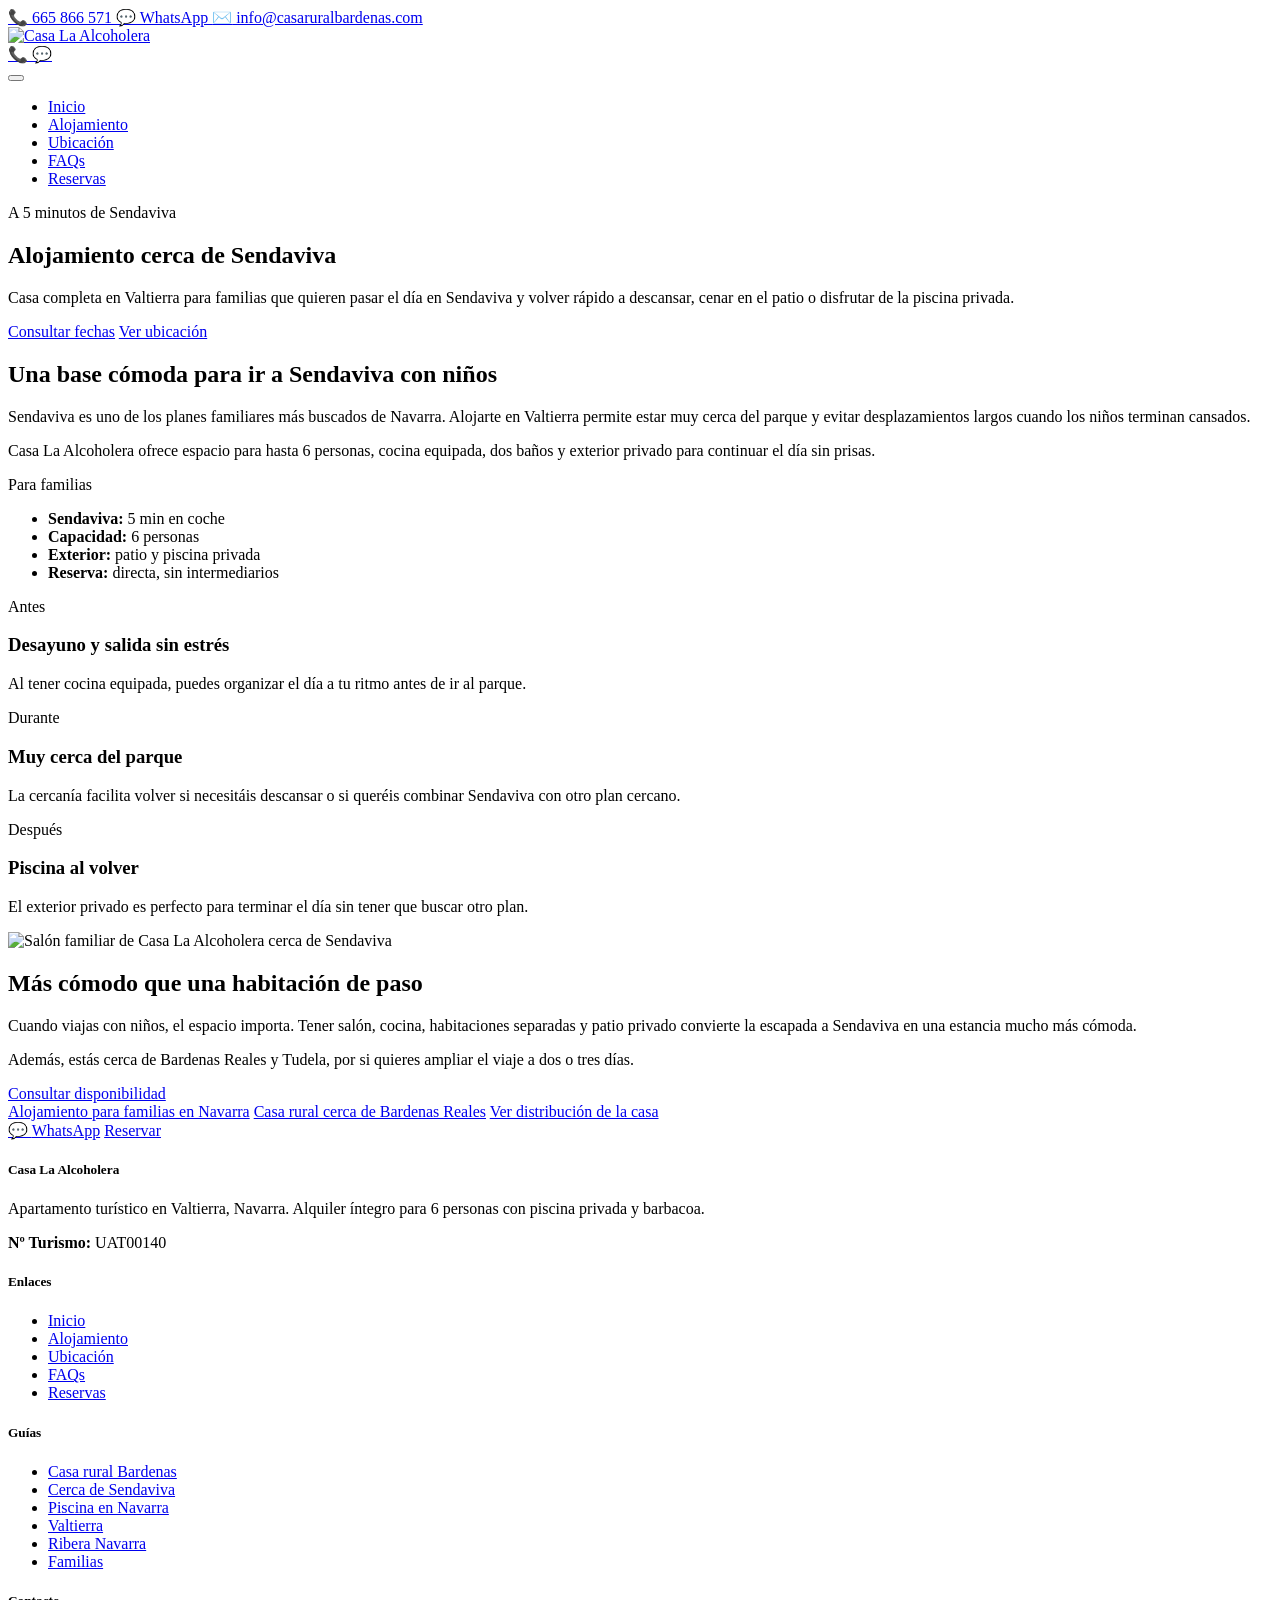
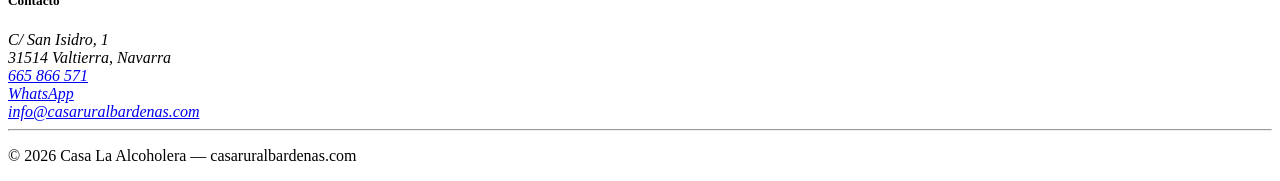
==== commit 7e4aaf79: "Corrige rutas para GitHub Pages" ====
--- a/alojamiento-cerca-sendaviva/index.html
+++ b/alojamiento-cerca-sendaviva/index.html
@@ -1,7 +1,7 @@
 <!DOCTYPE html>
 <html lang="es"><head><meta charset="utf-8">
     <meta name="viewport" content="width=device-width, initial-scale=1.0">
-    <base href="/">
+    <base href="/casa-alcoholera/">
     
 
     
@@ -70,11 +70,11 @@
     }
     </script>
 
-    <link rel="stylesheet" href="/bootstrap.min.css" />
-    <link rel="stylesheet" href="/app.css" />
-    <link rel="stylesheet" href="/casarural.styles.css" />
-    
-    <link rel="icon" type="image/png" href="/favicon.png">
+    <link rel="stylesheet" href="/casa-alcoholera/bootstrap.min.css" />
+    <link rel="stylesheet" href="/casa-alcoholera/app.css" />
+    <link rel="stylesheet" href="/casa-alcoholera/casarural.styles.css" />
+    
+    <link rel="icon" type="image/png" href="/casa-alcoholera/favicon.png">
     <title>Alojamiento cerca de Sendaviva | Casa La Alcoholera en Valtierra</title><meta name="description" content="Alojamiento cerca de Sendaviva para familias: casa completa en Valtierra para 6 personas, con piscina privada, patio, barbacoa y reserva directa.">
     <link rel="canonical" href="https://casaruralbardenas.com/alojamiento-cerca-sendaviva"></head>
 
@@ -84,7 +84,7 @@
             </a>
             <a href="mailto:info@casaruralbardenas.com" class="header-contact-link"><span>✉️</span> info@casaruralbardenas.com
             </a></div></div>
-    <nav class="navbar navbar-expand-lg navbar-dark bg-dark"><div class="container"><a href="/" class="navbar-brand py-0"><img src="/logo.png" alt="Casa La Alcoholera" class="logo-img" /></a>
+    <nav class="navbar navbar-expand-lg navbar-dark bg-dark"><div class="container"><a href="/casa-alcoholera/" class="navbar-brand py-0"><img src="/casa-alcoholera/logo.png" alt="Casa La Alcoholera" class="logo-img" /></a>
             <div class="d-flex d-lg-none align-items-center gap-2 ms-auto me-2"><a href="tel:665866571" class="btn btn-outline-warning btn-sm px-2 py-1" title="Llámanos">
                     📞
                 </a>
@@ -92,19 +92,19 @@
                     💬
                 </a></div>
             <button class="navbar-toggler" type="button" data-mobile-nav-toggle data-bs-target="#navbarNav" aria-controls="navbarNav" aria-expanded="false" aria-label="Menú de navegación"><span class="navbar-toggler-icon"></span></button>
-            <div class="collapse navbar-collapse" id="navbarNav"><ul class="navbar-nav ms-auto"><li class="nav-item"><a href="/" class="nav-link">
+            <div class="collapse navbar-collapse" id="navbarNav"><ul class="navbar-nav ms-auto"><li class="nav-item"><a href="/casa-alcoholera/" class="nav-link">
                             Inicio
                         </a></li>
-                    <li class="nav-item"><a href="/la-casa" class="nav-link">
+                    <li class="nav-item"><a href="/casa-alcoholera/la-casa" class="nav-link">
                             Alojamiento
                         </a></li>
-                    <li class="nav-item"><a href="/ubicacion" class="nav-link">
+                    <li class="nav-item"><a href="/casa-alcoholera/ubicacion" class="nav-link">
                             Ubicación
                         </a></li>
-                    <li class="nav-item"><a href="/faqs" class="nav-link">
+                    <li class="nav-item"><a href="/casa-alcoholera/faqs" class="nav-link">
                             FAQs
                         </a></li>
-                    <li class="nav-item"><a href="/reservas" class="nav-link">
+                    <li class="nav-item"><a href="/casa-alcoholera/reservas" class="nav-link">
                             Reservas
                         </a></li></ul></div></div></nav></header>
 
@@ -114,8 +114,8 @@
 <section class="seo-landing-hero seo-landing-sendaviva"><div class="container"><p class="hero-kicker mb-3">A 5 minutos de Sendaviva</p>
         <h1>Alojamiento cerca de Sendaviva</h1>
         <p>Casa completa en Valtierra para familias que quieren pasar el día en Sendaviva y volver rápido a descansar, cenar en el patio o disfrutar de la piscina privada.</p>
-        <div class="hero-actions mt-4"><a href="/reservas" class="btn btn-warning">Consultar fechas</a>
-            <a href="/ubicacion" class="btn btn-outline-light">Ver ubicación</a></div></div></section>
+        <div class="hero-actions mt-4"><a href="/casa-alcoholera/reservas" class="btn btn-warning">Consultar fechas</a>
+            <a href="/casa-alcoholera/ubicacion" class="btn btn-outline-light">Ver ubicación</a></div></div></section>
 
 <div class="container py-5"><section class="seo-intro-grid mb-5"><div><h2 class="h3">Una base cómoda para ir a Sendaviva con niños</h2>
             <p>Sendaviva es uno de los planes familiares más buscados de Navarra. Alojarte en Valtierra permite estar muy cerca del parque y evitar desplazamientos largos cuando los niños terminan cansados.</p>
@@ -136,20 +136,20 @@
                 <h3 class="h5">Piscina al volver</h3>
                 <p class="small text-muted mb-0">El exterior privado es perfecto para terminar el día sin tener que buscar otro plan.</p></article></div></section>
 
-    <section class="seo-photo-text mb-5"><img src="/img/casa/sm-laalcoholeranavarra015.webp" alt="Salón familiar de Casa La Alcoholera cerca de Sendaviva" loading="lazy">
+    <section class="seo-photo-text mb-5"><img src="/casa-alcoholera/img/casa/sm-laalcoholeranavarra015.webp" alt="Salón familiar de Casa La Alcoholera cerca de Sendaviva" loading="lazy">
         <div><h2 class="h3">Más cómodo que una habitación de paso</h2>
             <p>Cuando viajas con niños, el espacio importa. Tener salón, cocina, habitaciones separadas y patio privado convierte la escapada a Sendaviva en una estancia mucho más cómoda.</p>
             <p>Además, estás cerca de Bardenas Reales y Tudela, por si quieres ampliar el viaje a dos o tres días.</p>
-            <a href="/reservas" class="btn btn-dark">Consultar disponibilidad</a></div></section>
-
-    <section class="seo-link-grid mb-5"><a href="/alojamiento-familias-navarra">Alojamiento para familias en Navarra</a>
-        <a href="/casa-rural-bardenas-reales">Casa rural cerca de Bardenas Reales</a>
-        <a href="/la-casa">Ver distribución de la casa</a></section></div></main>
+            <a href="/casa-alcoholera/reservas" class="btn btn-dark">Consultar disponibilidad</a></div></section>
+
+    <section class="seo-link-grid mb-5"><a href="/casa-alcoholera/alojamiento-familias-navarra">Alojamiento para familias en Navarra</a>
+        <a href="/casa-alcoholera/casa-rural-bardenas-reales">Casa rural cerca de Bardenas Reales</a>
+        <a href="/casa-alcoholera/la-casa">Ver distribución de la casa</a></section></div></main>
 
 <div class="floating-contact" aria-label="Accesos rápidos de contacto"><a href="https://wa.me/34665866571?text=Hola%2C%20quiero%20consultar%20disponibilidad%20en%20Casa%20La%20Alcoholera." target="_blank" rel="noopener" class="floating-contact-link floating-contact-whatsapp" title="Consultar por WhatsApp">
         💬
         <span>WhatsApp</span></a>
-    <a href="/reservas" class="floating-contact-link floating-contact-booking" title="Consultar disponibilidad">
+    <a href="/casa-alcoholera/reservas" class="floating-contact-link floating-contact-booking" title="Consultar disponibilidad">
         Reservar
     </a></div>
 
@@ -157,18 +157,18 @@
                 <p class="text-muted small">Apartamento turístico en Valtierra, Navarra. Alquiler íntegro para 6 personas con piscina privada y barbacoa.</p>
                 <p class="small text-muted mb-0"><strong>Nº Turismo:</strong> UAT00140</p></div>
             <div class="col-md-3 mb-4"><h5>Enlaces</h5>
-                <ul class="list-unstyled small"><li><a href="/" class="footer-link active" aria-current="page">Inicio</a></li>
-                    <li><a href="/la-casa" class="footer-link">Alojamiento</a></li>
-                    <li><a href="/ubicacion" class="footer-link">Ubicación</a></li>
-                    <li><a href="/faqs" class="footer-link">FAQs</a></li>
-                    <li><a href="/reservas" class="footer-link">Reservas</a></li></ul></div>
+                <ul class="list-unstyled small"><li><a href="/casa-alcoholera/" class="footer-link active" aria-current="page">Inicio</a></li>
+                    <li><a href="/casa-alcoholera/la-casa" class="footer-link">Alojamiento</a></li>
+                    <li><a href="/casa-alcoholera/ubicacion" class="footer-link">Ubicación</a></li>
+                    <li><a href="/casa-alcoholera/faqs" class="footer-link">FAQs</a></li>
+                    <li><a href="/casa-alcoholera/reservas" class="footer-link">Reservas</a></li></ul></div>
             <div class="col-md-3 mb-4"><h5>Guías</h5>
-                <ul class="list-unstyled small"><li><a href="/casa-rural-bardenas-reales" class="footer-link">Casa rural Bardenas</a></li>
-                    <li><a href="/alojamiento-cerca-sendaviva" class="footer-link active" aria-current="page">Cerca de Sendaviva</a></li>
-                    <li><a href="/casa-rural-piscina-navarra" class="footer-link">Piscina en Navarra</a></li>
-                    <li><a href="/casa-rural-valtierra" class="footer-link">Valtierra</a></li>
-                    <li><a href="/escapada-rural-ribera-navarra" class="footer-link">Ribera Navarra</a></li>
-                    <li><a href="/alojamiento-familias-navarra" class="footer-link">Familias</a></li></ul></div>
+                <ul class="list-unstyled small"><li><a href="/casa-alcoholera/casa-rural-bardenas-reales" class="footer-link">Casa rural Bardenas</a></li>
+                    <li><a href="/casa-alcoholera/alojamiento-cerca-sendaviva" class="footer-link active" aria-current="page">Cerca de Sendaviva</a></li>
+                    <li><a href="/casa-alcoholera/casa-rural-piscina-navarra" class="footer-link">Piscina en Navarra</a></li>
+                    <li><a href="/casa-alcoholera/casa-rural-valtierra" class="footer-link">Valtierra</a></li>
+                    <li><a href="/casa-alcoholera/escapada-rural-ribera-navarra" class="footer-link">Ribera Navarra</a></li>
+                    <li><a href="/casa-alcoholera/alojamiento-familias-navarra" class="footer-link">Familias</a></li></ul></div>
             <div class="col-md-3 mb-4"><h5>Contacto</h5>
                 <address class="small text-muted">
                     C/ San Isidro, 1<br>
@@ -206,5 +206,5 @@
         <button id="components-resume-button" class="components-pause-visible components-resume-failed-visible">
             Resume
         </button></div></dialog>
-    <script src="/site.js"></script>
-    </body></html><!--Blazor-Server-Component-State:CfDJ8Iye8JEjKPtBury/Zu6NqxWl3ITJPeu2KLJqU7A4pN+elV/uwyMHlZgJsjOc5vGYi1Rh3b3n5ab5X21UXVuOV7sTw0B1a4CZUqfDfk/qgmuYl9xjwq+zHi6JvzkHYltFhH+up65ebxpV5tz5vmsD75XZH1oMa58T90mw0VTmlVbyhKc7CHbD6MWgwm+ccbyMnNWK+6xWtFGQlRqN3w+UrH5s/lltbu32tjbk74m9uUlBFyETvIAJiMbjolCuha8G95l4u7U3cvaJGNp3ys2LMMgg/RFN3GK/QzgoNkaxTcYMJOfk/kX4wu8zrf6xyW+fi7dWR6d12MjymRLufdEFNuiAC0eRZa65AZkp7LRoGegOXVz20vKEqXfOmP+rXTD+ajGMs/HkKqdtISBXJ+o3e7f+VPim+UZxyBqcGYI9jXw2cqlz/RT0w/J5u/FT5oQbWG9JSzlq/W4QQynGT4Ng62rXIqOyEvyMUTm7rnqjwI6kL0EiuUrRGldL6F1EsuDt+LUHNhbIo+Q1yEALFFlOTVCxdstnmdifsUxsZrgz5niONsNE9EG7BZWoHTovelnwfRUh/Km51Op/YT7AOGOe6mcApqSPmrWQ8BScwhKRfMaZ84/gaISLa+xyg+sHl0Syd0P/1gYadfYxWz0wYEv4HBiRZDSvdPc0q9TTuFiIrAdjwPu0KkjRTcQD6EzfZAg17JdnAc8qZ9THxkWawQ+zd1Heyu7thFKruZbwiBsjVAISYiJ5EGoik9B7z1BqKrnLixuTTmZ6ZxYVGFmHZltg0MfLlUPUM+DnydExs0It8O861T/0QCVWpJ31EeIJ6StnR5/XDdcegMSzhL5bh2eB7t6ZxSK2Gz23thStbRwl+FFe7aiizJyVmFUHF+1KDAhmOZMhg3ssjMrEZTLCotR9bTSJIm3wjr8ZMy9N9uSsEC1jsZiOoiNu+1hqiL3cRxS/KXS96lHZnRQWkyp0UUanVwehSK4obyl3AgpIgPGyfnBK9Wer2FxZnCZlvYVYCpspc09PNW5ePpE+lNgQtPsjgAa8gwoRnmAuGlUAJhOAyuzYf8hE5U0SOJ4/XnPhMxxw1nvGYPlLLMlDw14fImSdZOgElq6BBRZ/BRxqfBLuY3Ao5O7SDs7m0yHfq1iwr6iMGQ==-->
+    <script src="/casa-alcoholera/site.js"></script>
+    </body></html><!--Blazor-Server-Component-State:CfDJ8Iye8JEjKPtBury/Zu6NqxWEW0N8pq1qeUN2N/Qqz2KAWLaR3f9RkWLpFd/u36uIeyZjDFNf9lvHQTxYdo95IucoCZM4vJNdgiaDHJola85slf0hfoWNtHlwDGJiSsgD94Ax55tk/2uM3iJkdTvPvWhA+Zs9hrEEjV2tv/[base64]/Kd4/Iy5dGlrlfw1hdmq8bIzQo5KyqygA7Mgt4T1l7DSffan/ZcWAjI0lEU5JrcRwtrDLCrCqK5Uosx0wlx9G7rMxNljIYgb5DFuyPu0Lk96/o/NrdVkflL6IHhS8XPwjHf5kX54JKdxtHjwWDSG5zQpNsKVyL89LDsu+eYYFvbXTzFd7RKL2nK+FgKNf2q5bzD9TY/[base64]/Hkwqzz/syy5p3DhgE9Hc/mYdUKDVHksrzFLfWVhdo0LxWUlmP6gtvJX+jM8EA5KG2Pav8wmDahXQM9NrzCvua8Y3sjIe+rn5FxDaCadt9RUBMuYpVXFdvbh40eqYwJMPXzb5961IDlJPyItaTmLlvgHco0WKixG5orpIoSGNeEdALxkqXFKZkr1uYBlrOIx7Oic68QXBS2VpG6l/kGXmx+/fG5te0swsBkjZXcqGv2kbkyHkntujJF39fs9W8qfy0LITtNAyEomBx3Yf1xslmOC+/WXlgHzCBfwZvUHV4ouNrYHOvS8C/IpCKt4sK3kp6LEtsQcN5wB08SDH/BWjvmObgaK9va8A==-->
